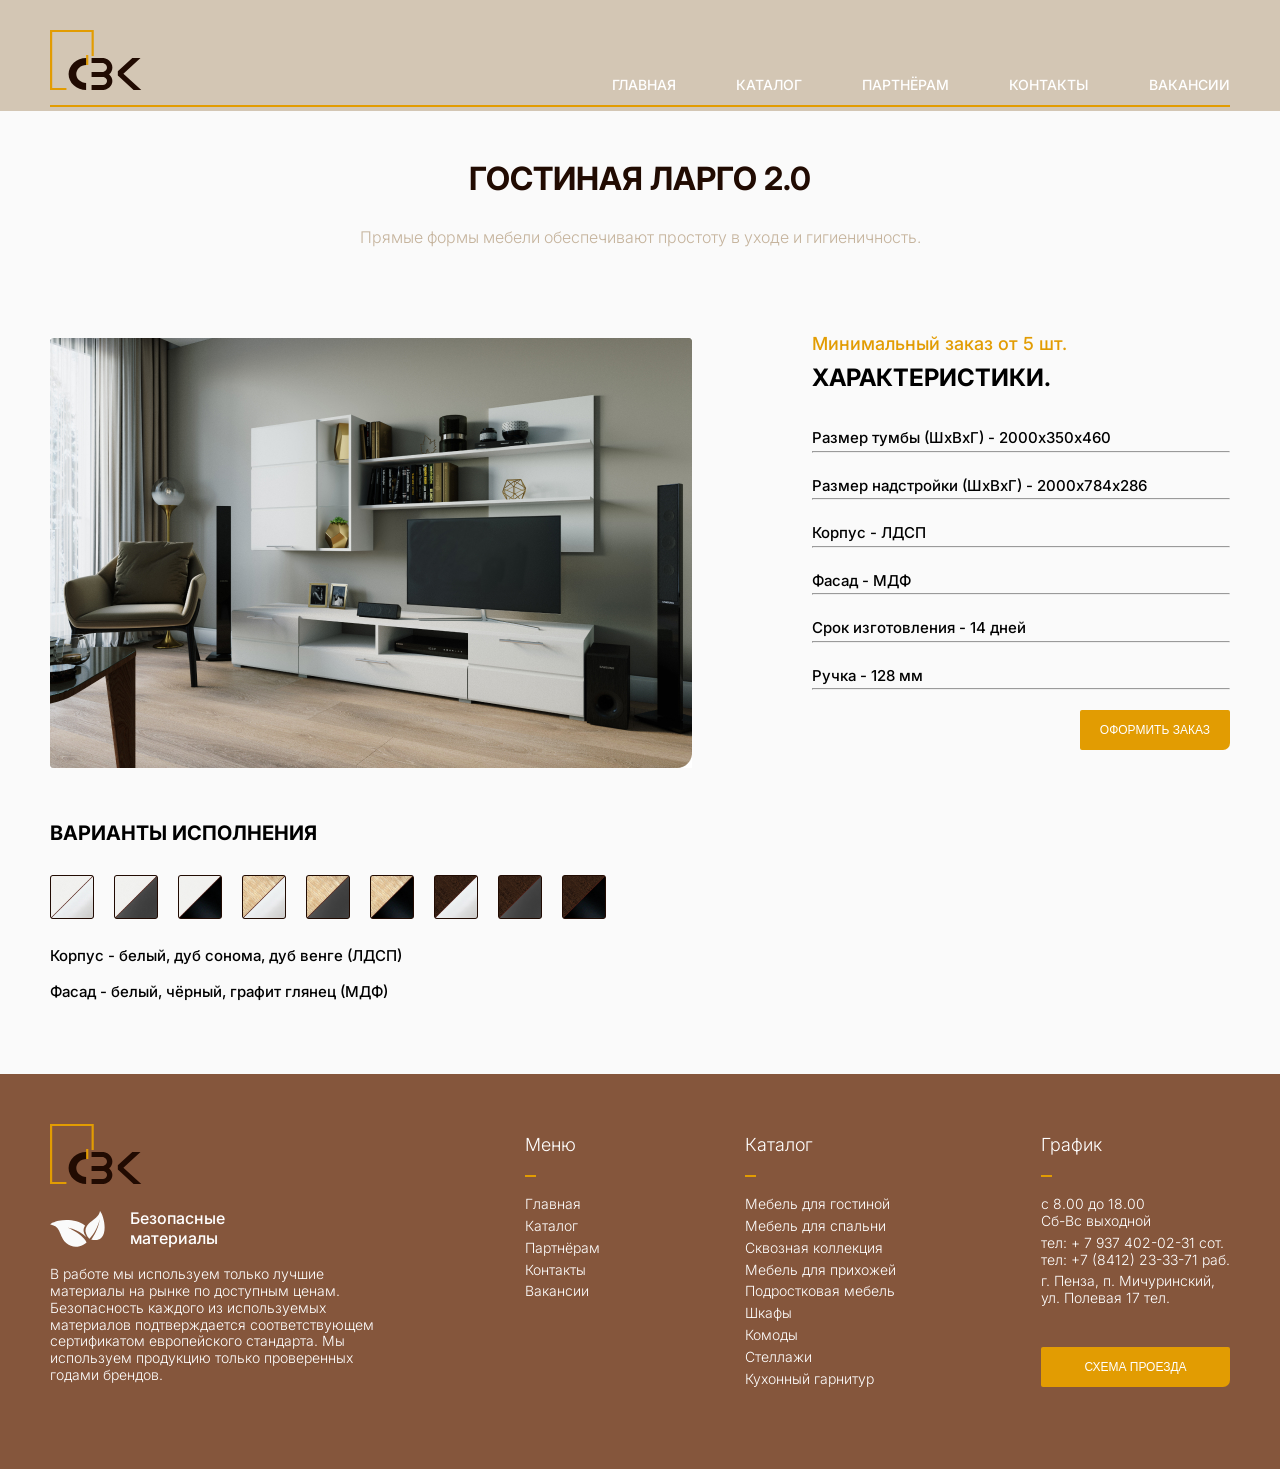
==== 1.1_living_room_Largo 2.0.html @ 3a81ceb0 "добавил favicon" ====
﻿<!DOCTYPE html>
<html lang="ru">

<head>
  <meta charset="UTF-8">
  <link rel="icon" href="imagis/1.ico" type="image/x-icon">
<meta name="description" content="Гостиная Ларго 2.0 от производителя СВК. Прямые формы, простая в уходе мебель.
 Характеристики, размеры, варианты цветов. Минимальный заказ от 5 штук.">
  <meta name="viewport" content="width=device-width, initial-scale=1.0">
  <meta http-equiv="X-UA-Compatible" content="IE=edge"> 
  <title>Гостиная Ларго 2.0</title>
  <link rel="shortcut icon" href="imagis/1.ico">
  <link rel="preconnect" href="https://fonts.googleapis.com">
  <link rel="preconnect" href="https://fonts.gstatic.com" crossorigin>
  <link href="https://fonts.googleapis.com/css2?family=Inter:wght@300;500;700&display=swap" rel="stylesheet">
  <link rel="stylesheet" href="css/style.css">
</head>

<body>

  <div class="wrapper">
    <header class="header"> 
      <div class="container">
        <div class="header__inner">
          <a class="logo" href="index.html">
            <img class="logo__img" src="imagis/logo.svg" alt="Логотип мебельной компании СВК">
          </a>
          <nav class="menu">
            <button class="menu__btn">
              <span></span>
              <span></span>
              <span></span>
            </button>
            <ul class="menu__list">
              <li class="menu__list-item">
                <a class="menu__list-link" href="index.html">Главная</a>
              </li>
              <li class="menu__list-item">
                <a class="menu__list-link" href="catalog.html">Каталог</a>
              </li>
              <li class="menu__list-item">
                <a class="menu__list-link" href="advantages.html">Партнёрам</a>
              </li>
              <li class="menu__list-item">
                <a class="menu__list-link" href="contacts.html">Контакты</a>
              </li>
              <li class="menu__list-item">
                <a class="menu__list-link" href="vacancies.html">Вакансии</a>
              </li>
            </ul>
          </nav>

        </div>
        <a class="line" href="#">
          <img class="line__img" src="imagis/line.svg" alt="Декоративная золотая линия">
        </a>
      </div>
    </header>








    <main class="main">
      <section class="catalog">
        <div class="container">
          <h2 class="section-title">
            ГОСТИНАЯ ЛАРГО 2.0
          </h2>
          <p class="section-title-header">
            Прямые формы мебели обеспечивают простоту в уходе и гигиеничность.
          </p>
        </div>
      </section>




      <section class="blog">
        <div class="container">
          <div class="blog__items">
            <div class="blog__item">
              <img class="blog__item-img" src="imagis/blog-1.jpg" alt="Интерьер гостиной Ларго 2.0, модульная система для гостиной, 
              мебель для гостиной, мебель для зала, мебель для гостиной на заказ, 
              мебель для зала на заказ, модульная система для гостиной на заказ">
             
            </div>

            <div class="blog__item">
              <div class="dlod-text">
                <p class="blog__item-title-yeiiow">Минимальный заказ от 5 шт.</p>
                <h3 class="blog__item-title">Характеристики.</h3>

                <p class="blog__item-title-text">Размер тумбы (ШхВхГ) - 2000х350х460 </p>
                <hr>
                <p class="blog__item-title-text">Размер надстройки (ШхВхГ) - 2000х784х286 </p>
                <hr>
                <p class="blog__item-title-text">Корпус - ЛДСП </p>
                <hr>
                <p class="blog__item-title-text">Фасад - МДФ </p>
                <hr>
                <p class="blog__item-title-text">Срок изготовления - 14 дней </p>
                <hr>
                <p class="blog__item-title-text">Ручка - 128 мм </p>
                <hr>
                <div class="blog-button__item">

                  <button type="button" class="blog-button__text"><a href="contacts.html">оформить заказ</a></button>

                </div>
              </div>
            </div>
          </div>
      </section>





      <section class="color">
     <div class="container">
        <nav class="color-menu">
          <h3 class="blog__item-title-img">Варианты исполнения</h3>
          <ul class="color-menu__list">
            <li class="color-menu__list-item">
              <p class="color-menu__list-link"><img class="color__item-img" src="imagis/color-1.jpg" alt="Вариант цвета: белый/МДФ белый глянец"></p>
            </li>
            <li class="color-menu__list-item">
              <p class="color-menu__list-link"><img class="color__item-img" src="imagis/color-2.jpg" alt="Вариант цвета: белый/серый гафит МДФ"></p>
            </li>
            <li class="color-menu__list-item">
              <p class="color-menu__list-link"><img class="color__item-img" src="imagis/color-3.jpg" alt="Вариант цвета: белый/чёрный глянец МДФ"></p>
            </li>
            <li class="color-menu__list-item">
              <p class="color-menu__list-link"><img class="color__item-img" src="imagis/color-4.jpg" alt="Вариант цвета: дуб сонома/МДФ белый глянец"></p>
            </li>
            <li class="color-menu__list-item">
              <p class="color-menu__list-link"><img class="color__item-img" src="imagis/color-5.jpg" alt="Вариант цвета: дуб сонома/серый гафит МДФ"></p>
            </li>
            <li class="color-menu__list-item">
              <p class="color-menu__list-link"><img class="color__item-img" src="imagis/color-6.jpg" alt="Вариант цвета: дуб сонома/чёрный глянец МДФ"></p>
            </li>
            <li class="color-menu__list-item">
              <p class="color-menu__list-link"><img class="color__item-img" src="imagis/color-7.jpg" alt="Вариант цвета: венге/МДФ белый глянец"></p>
            </li>
            <li class="color-menu__list-item">
              <p class="color-menu__list-link"><img class="color__item-img" src="imagis/color-8.jpg" alt="Вариант цвета: венге/серый гафит МДФ"></p>
            </li>
            <li class="color-menu__list-item">
              <p class="color-menu__list-link"><img class="color__item-img" src="imagis/color-9.jpg" alt="Вариант цвета: венге/чёрный глянец МДФ"></p>
            </li>
          </ul>
        </nav>
      </div>
  </section>
  <section class="facade">
    <div class="container">
      <div class="fasde-item">
        <p class="facade-text">Корпус - белый,  дуб сонома, дуб венге (ЛДСП)</p>
        <p class="facade-text">Фасад - белый,  чёрный, графит глянец (МДФ)</p>
      </div>
    </div>
   </cection>
  </main>







  <footer class="footer">
    <div class="container">
      <nav class="footer__menu">


        <ul class="footer__menu-list">
          <li class="footer__menu-item">
            <p class="footer__menu-title">
              <img src="imagis/logo.svg" alt="Логотип мебельной компании СВК подвал" class="footer__menu-title">
            </p>
          </li>

          <li class="footer__menu-item">
            <p class="footer__menu-title-Sheet">Безопасные <br> материалы</p>
          </li>
          <li class="footer__menu-item">

            <p class="footer__menu-link-Sheet">В работе мы используем только лучшие материалы
              на рынке по доступным ценам. Безопасность каждого из используемых
              материалов подтверждается соответствующем сертификатом европейского
              стандарта. Мы используем продукцию только проверенных
              годами брендов.
            </p>
          </li>
        </ul>


        <ul class="footer__menu-list">
          <li class="footer__menu-item">
            <p class="footer__menu-title"></p>
          </li>
          <li class="footer__menu-item">
            <p class="footer__menu-title">Меню</p>
          </li>
          <li class="footer__menu-item">
            <p class="footer__menu-title">
              <img src="imagis/line yellow1.svg" alt="Декоративная сине-жёлтая линия" class="footer__menu-title">
            </p>
          </li>
          <li class="footer__menu-item">
            <a href="index.html" class="footer__menu-link">Главная</a>
          </li>
          <li class="footer__menu-item">
            <a href="catalog.html" class="footer__menu-link">Каталог</a>
          </li>
          <li class="footer__menu-item">
            <a href="advantages.html" class="footer__menu-link">Партнёрам</a>
          </li>
          <li class="footer__menu-item">
            <a href="contacts.html" class="footer__menu-link">Контакты</a>
          </li>
          <li class="footer__menu-item">
            <a href="vacancies.html" class="footer__menu-link">Вакансии</a>
          </li>
        </ul>


        <ul class="footer__menu-list">
          <li class="footer__menu-item">
            <p class="footer__menu-title"></p>
          </li>
          <li class="footer__menu-item">
            <p class="footer__menu-title">Каталог

            </p>
          </li>
          <li class="footer__menu-item">
            <p class="footer__menu-title">
              <img src="imagis/line yellow1.svg" alt="Декоративная сине-жёлтая линия" class="footer__menu-title">
            </p>
          </li>
          <li class="footer__menu-item">
            <a href="catalog.html" class="footer__menu-link">Мебель для гостиной</a>
          </li>
          <li class="footer__menu-item">
            <a href="catalog.html" class="footer__menu-link">Мебель для спальни</a>
          </li>
          <li class="footer__menu-item">
            <a href="catalog.html" class="footer__menu-link">Сквозная коллекция</a>
          </li>
          <li class="footer__menu-item">
            <a href="catalog.html" class="footer__menu-link">Мебель для прихожей</a>
          </li>
          <li class="footer__menu-item">
            <a href="catalog.html" class="footer__menu-link">Подростковая мебель</a>
          </li>
          <li class="footer__menu-item">
            <a href="catalog.html" class="footer__menu-link">Шкафы</a>
          </li>
          <li class="footer__menu-item">
            <a href="catalog.html" class="footer__menu-link">Комоды</a>
          </li>
          <li class="footer__menu-item">
            <a href="catalog.html" class="footer__menu-link">Стеллажи</a>
          </li>
          <li class="footer__menu-item">
            <a href="catalog.html" class="footer__menu-link">Кухонный гарнитур</a>
          </li>
        </ul>


        <ul class="footer__menu-list">
          <li class="footer__menu-item">
            <p class="footer__menu-title"></p>
          </li>
          <li class="footer__menu-item">
            <p class="footer__menu-title">График</p>
          </li>
          <li class="footer__menu-item">
            <p class="footer__menu-title">
              <img src="imagis/line yellow1.svg" alt="Декоративная сине-жёлтая линия" class="footer__menu-title">
            </p>
          </li>
          <li class="footer__menu-item">
            <p class="footer__menu-link-Sheet">с 8.00 до 18.00 <br>
              Сб-Вс выходной</p>
          </li>
          <li class="footer__menu-item">
            <p class="footer__menu-link-Sheet"> тел: + 7 937 402-02-31 сот.<br>тел: +7 (8412) 23-33-71 раб.</p>
          </li>
          <li class="footer__menu-item">
            <p class="footer__menu-link-Sheet"> г. Пенза, п. Мичуринский, <br> ул. Полевая 17 тел.</p>
          </li>
          <li class="footer__menu-item">
            <button type="button" class="footer1__button"><a href="contacts.html">схема проезда</a></button>
          </li>
        </ul>
      </nav>

    </div>
  </footer>
</div>

  <script src="https://cdn.jsdelivr.net/npm/swiper@10/swiper-bundle.min.js"></script>
  <script src="js/main.js"></script>

</body>

</html>
---- css/style.css ----
html {
  box-sizing: border-box;
}

*,
*::after,
*::before {
  box-sizing: inherit;
  margin: 0;
  padding: 0;
}

html,
body {
  height: 100%;
}

ul {
  list-style-type: none;
}

a {
  text-decoration: none;
  color: inherit;
}

.section-title {
  margin-top: 160px;
  padding-bottom: 30px;
  font-size: 32px;
  font-weight: 700;
  text-align: center;
  color: #210B02;
}

.section__title-index {
  margin-top: 70px;
  padding-bottom: 30px;
  font-size: 32px;
  font-weight: 700;
  text-align: center;
  color: #210B02;

}

.section__title-header-index {
  font-size: 16px;
  font-weight: 500;;
  text-align: center;
  color: #C5B39C;
}

.section-title-header {

  font-size: 16px;

  text-align: center;
  color: #C5B39C;
  margin-bottom: 40px;
}

.wrapper {
  display: flex;
  flex-direction: column;
  background-color: #fafafa;
}

.container {
  max-width: 1200px;
  margin: 0 auto;
  padding: 0 10px;
  
}

body {
  font-family: 'Inter', sans-serif;
  font-size: 14px;
  font-weight: 300;
  line-height: 1.2;
 


}

/*----------------------index------------------------*/

.header {
  background: var(--unnamed, #d3c6b4);
  z-index: 10;
  left: 0;
  right: 0;
  position: fixed;
   
}

.header-main {
  background-color: transparent;
  z-index: 20;
  left: 0;
  right: 0;
  position: absolute;
 
}

.header__inner {
  padding-top: 30px;
  display: flex;
  justify-content: space-between;
  align-items: flex-end;
}

/*-----------------------index-----------------------*/

.menu__list {
  display: flex;
  gap: 60px;
}

.menu__list-link {
  color: #ffffff;
  text-transform: uppercase;
  font-weight: 500;
  transition: all 300ms ease-in-out;

}

.menu__list-link:hover,
.menu__list-link:focus,
.menu__list-link:active {
  color: #E29C02;
}

/*-------------------main-------------------------*/

.main {
  flex-grow: 1;
}

/*-------------------advantages----------------------------*/

.why-lease {

  padding-bottom: 70px;
}

.why-lease__list {
  display: flex;
  gap: 130px;
  text-align: center;
  margin-top: 70px;
  flex-wrap: wrap;
  justify-content: center;
}

.why-lease__item {
  max-width: 300px;
}

.why-lease__item-img {
  margin-bottom: 10px;
}

.why-lease__item-title {
  margin-bottom: 25px;
  font-size: 24px;
  font-weight: 700;
  font-style: normal;
  line-height: normal;
}

.why-lease__item-text {
  font-size: 16px;
  font-weight: 500;
  color: #210B02;
  font-style: unset;
}

/*-advantages-*/

.now-does {
  color: #ffffff;
  display: flex;
  border: 3px;

}

.now-does__menu {
  display: flex;
  margin-bottom: 70px;
  justify-content: space-between;
  background-color: #E29C02;
  animation-name: colorchange;
  animation-duration: 6s;
  animation-timing-function: linear;
  animation-iteration-count: infinite;
  animation-delay: 6s;

}

@keyframes colorchange {
  0% {
    background-color: #E29C02;
  }

  100% {
    background-color: #210B02;
  }
}

.now-does__menu-list {
  max-width: 380px;
  margin: 40px;



}

.now-does__menu-title {
  font-size: 25px;
  font-style: normal;
  font-weight: 700;
  line-height: normal;

}

.now-does__menu-item+.now-does__menu-item {
  padding-top: 10px;
}

.now-does__menu-item-Sheet {
  margin-bottom: 10px;
}

.now-does__menu-link {
  font-size: 16px;
  font-weight: 300;
}

.now-does__menu-title-Sheet {
  margin-top: 5px;
  width: 100%;
}

/*-------------------catalog----------------------*/

.choose-cars {
  padding: 0 0 70px;
}

.tabs__btn {
  display: flex;
  justify-content: space-between;
  padding: 0 20px 50px;
  gap: 20px;
}

.tabs__btn-item {
  font-size: 15px;
  font-style: normal;
  font-weight: 700;
  line-height: 135%;
  color: #C5B39C;
  cursor: pointer;
  border: none;
  background-color: transparent;
  padding: 0;
}

.tabs__btn-item--active {
  color: #210B02;
}

.tabs__content-item {
  display: none;
  grid-template-columns: repeat(3, 1fr);
  gap: 70px 30px;
}

.tabs__content-item.tabs__content-item--active {
  display: grid;
}

.card {
  text-align: center;
  border: 1px solid #E29C02;
  border-radius: 3px 3px 15px 3px;
  box-shadow: 0px 1px 30px rgba(5, 5, 5, 0.07);
  background-color: rgba(173, 150, 84, 0.05);
  transition: all 300ms ease-in-out;
}
.card:hover,
.card:focus,
.card:active {
  background: #ffffff;
}

.card__img {
  display: block;
  padding: 7px;
  width: 100%;
  margin-bottom: 20px;
  transition: transform 1s ease;
}

.card__img:hover {
  transform: scale(1.021);
}

.card__content {
 
  margin: 5px 5px 5px 5px;
}

.card__title {
  font-weight: 700;
  margin-bottom: 5px;
  font-size: 22px;
  font-style: normal;
  line-height: normal;
  text-transform: uppercase;
}

.card__text {
  margin-bottom: 5px;
  font-weight: 300;
  font-size: 11px;
  font-style: normal;
  font-weight: 600;
  text-transform: uppercase;
  color: #C5B39C
}

.card__link {
  margin-bottom: 10px;
  font-size: 15px;
  font-style: normal;
  font-weight: 500;
  text-decoration-line: underline;
  color: #C5B39C;
  transition: all 300ms ease-in-out;
}

.card__link:hover,
.card__link:focus,
.card__link:active {
  color: #210B02;
}

.card__img-ikon {
  padding-left: 10px;
}

/*---------------------contacts------------------------*/

.form-contacts {
  padding: 0 0 150px;
}

.form {
  max-width: 580px;
  padding-top: 50px;
  margin: 0 auto;
  display: flex;
  justify-content: space-between;
  flex-wrap: wrap;
}

.form__input {
  width: 270px;
  padding: 18px 20px;
  display: inline-block;
  margin-bottom: 50px;
  font-family: 'Inter', sans-serif;
  font-size: 14px;
  font-weight: 300;
  line-height: 1.2;
  color: #C5B39C;
  border: 2px solid #85563c;
}

.form__input::placeholder,
.form__textarea::placeholder {
  font-family: 'Inter', sans-serif;
  font-size: 14px;
  font-weight: 300;
  line-height: 1.2;
  color: #210B02;
  opacity: 0.5;
}

.form__textarea {
  width: 100%;
  resize: none;
  padding: 28px 20px;
  height: 290px;
  font-family: 'Inter', sans-serif;
  font-size: 14px;
  font-weight: 300;
  line-height: 1.2;
  color: #C5B39C;
  border: 2px solid #85563c;
  margin-bottom: 50px;
}

.form__btn {
  text-transform: uppercase;
  color: #ffffff;
  background-color: #E29C02;
  font-family: 'Inter', sans-serif;
  font-size: 14px;
  font-weight: 300;
  line-height: 1.2;
  padding: 13px 61px;
  border-radius: 2px 2px 7px 2px;
  border: 0;
  margin: 0 auto;
  transition: all 300ms ease-in-out;
}

.form__btn:hover,
.form__btn:focus,
.form__btn:active {
  background: #210B02;
}

/*---*/

.map-contacts__menu {
  display: flex;
  flex-direction: column;
  text-align: center;
}

.map-contacts {
  background: var(--unnamed, #210B02);
  padding: 70px 0px 70px;
  color: #ffffff;
}

.map-contacts__inner {
  padding-bottom: 20px;
  font-size: 32px;
  font-style: normal;
  font-weight: 700;
  line-height: normal;
}

.map-contacts__line {
  padding-bottom: 20px;
  font-size: 15px;
  font-style: normal;
  font-weight: 400;
  line-height: normal;
}

.map-contacts__telephone {
  padding-bottom: 60px;
  font-size: 20px;
  font-style: normal;
  font-weight: 400;
  line-height: normal;
}

.map-map {
  width: 928px;
  height: 523px;
  display: block;
  margin: auto;
  border-radius: 3px 3px 15px 3px;
}


/* ��������� �������� �������� */
.how__div {
  background: #ffffff;
  border-radius: 10px;
  padding: 20px 25px 20px 50px;
  margin-bottom: 15px;
  transition: all 0.3s ease;
  border-left: 4px solid #E29C02;
  position: relative;
}

.how__div::before {
  content: counter(vacancyCounter) ".";
  position: absolute;
  left: -36px;
  top: 18px;
  color: #E29C02;
  font-weight: 700;
  font-size: 16px;
  opacity: 0;
  transform: translateX(-4px);
  transition: opacity 0.25s ease, transform 0.25s ease;
  background: transparent;
  padding: 0;
}

.how__div:hover {
  transform: translateX(5px);
  box-shadow: 0 5px 20px rgba(0,0,0,0.1);
}

.how__item-title {
  display: flex;
  align-items: center;
  gap: 12px;
  font-size: 18px;
  font-weight: 700;
  color: #210B02;
  margin-bottom: 10px;
}

.how__does-item:hover .how__div::before {
  opacity: 1;
  transform: translateX(0);
}

.how__item-title img {
  width: 42px;
  height: 42px;
  margin-right: 12px;
  flex-shrink: 0;
}

.how__item-text {
  font-size: 14px;
  color: #555;
  line-height: 1.5;
  padding-left: 0;
}

/* ������ "���������" */
.how-does__button-item {
  text-align: center;
  margin-top: 15px;
}

.how-does__button-title {
  background-color: #E29C02;
  padding: 14px 40px;
  font-size: 16px;
  font-weight: 600;
  border: none;
  border-radius: 30px;
  cursor: pointer;
  transition: all 0.3s ease;
  margin: 30px auto 45px;
  display: inline-flex;
  justify-content: center;
}

.how-does__button-title:hover {
  background-color: #210B02;
  transform: scale(1.03);
}

.how-does__button-title a {
  color: #ffffff;
  text-decoration: none;
}

.how__does-list {
  counter-reset: vacancyCounter;
  list-style: none;
  padding-left: 0;
}

.how__does-item {
  counter-increment: vacancyCounter;
  position: relative;
}

[class*="ground-pane"] {
  filter: grayscale(1);
}

/*--------------------index-----------------------*/

.top {
  color: #ffffff;
  text-align: center;
  padding-top: 250px;
  padding-bottom: 50px;
  position: absolute;
  z-index: 5;
  left: 0;
  right: 0;
}

.title {
  padding-bottom: 10px;
  font-size: 86px;
  font-weight: 700;

}

.title-text {
  padding-top: 105px;
  padding-bottom: 50px;
  font-size: 18px;
  font-weight: 700;
}

.swiper::after {
  content: '';
  background: rgba(21, 21, 21, .3);
  position: absolute;
  z-index: 5;
  left: 0;
  right: 0;
  bottom: 0;
  top: 0;
}

.swiper-slide {
  background-repeat: no-repeat;
  background-size: cover;
  background-position: center;
  height: 100ch;
}

.swiper-pagination-bullet {
  width: 120px;
  height: 2px;
  background-color: #E29C02;
  border-radius: 0;
  opacity: 1;
}

.swiper-pagination-horizontal.swiper-pagination-bullets .swiper-pagination-bullet {
  margin: 0 20px;
}

.swiper-pagination-horizontal.swiper-pagination-bullets {
  bottom: 70px;
}

.swiper-pagination-bullet-active {
  height: 4px;
  background-color: #210B02;
}

/*-------------------index-----------------------*/

.choose {
  background: var(--unnamed, #210B02);
  padding: 70px 0px 70px;
  color: #ffffff;
  border: 2px #E29C02;
  border-bottom-style: solid;
}

.choose-inner {
  font-size: 25px;
  font-style: normal;
  font-weight: 700;
  line-height: normal;
  text-transform: uppercase;
}

/*---*/

.us {
  background-color: #210B02;
  padding: 70px 0px 70px;
  color: #ffffff;
}

.us__menu {
  display: flex;
  justify-content: space-evenly;
  flex-wrap: wrap;

}

.us__menu-list {
  max-width: 290px;
  list-style-type: disc;
}

.us__menu__item-button {
  list-style-type: none;
}

.us__menu-title {
  font-size: 14px;
  font-style: unset;
  font-weight: 300;
  line-height: normal;
  padding-bottom: 20px;
  text-align: right;
}

.us__menu__item+.us__menu__item {
  padding-top: 30px;
}

.us__menu__item-button {
  padding-top: 30px;
}

.us__menu-link {
  font-size: 20px;
  font-style: normal;
  font-weight: 400;
  line-height: normal;
}

.us__menu__button {
  text-align: right;
  list-style-type: none;
}

.us__button {
  background-color: #E29C02;
  padding: 13px 35px 13px 35px;
  text-transform: uppercase;
  font-size: 13px;
  font-weight: 500;
  color: #ffffff;
  border-radius: 2px 2px 7px 2px;
  border: 0;
  transition: all 300ms ease-in-out;


}

.us__button:hover,
.us__button:focus,
.us__button:active {
  background: #85563c;
}

/*-------------------index----------------------*/

.important {
  padding-bottom: 100px;

}

.important__list {
  display: grid;
  grid-template-columns: repeat(3, 1fr);
  margin-top: 60px;
  text-align: center;
}

.important__item-text {
  font-size: 18px;
  font-style: normal;
  font-weight: 700;
  transition: all 300ms ease-in-out;
}

.important__item-text:hover,
.important__item-text:focus,
.important__item-text:active {
  color: #E29C02;
}

.important__item-img {
  margin-bottom: 20px;
  transition: transform 1s ease;
}

.important__item-img:hover {
  transform: scale(1.021);
}

/*--------------Living----------------*/

.blog__items {
  display: grid;
  grid-template-columns: repeat(2, 1fr);
  gap: 120px;
  align-content: space-around;
  justify-content: space-evenly;
}

.blog__item-img {
  margin-top: 50px;
  margin-bottom: 30px;

  transition: transform 1s ease;
}

.blog__item-img:hover{
transform: scale(1.011);
}

.blog__item-title-img {
  padding-bottom: 30px;
  font-size: 20px;
  font-style: normal;
  font-weight: 700;
  line-height: normal;
  text-transform: uppercase;
}

.blog__item-title-yeiiow {
  padding-top: 50px;
  padding-bottom: 20px;
  color: #E29C02;
  font-size: 18px;
  font-style: normal;
  font-weight: 500;
  line-height: 70%;
  /* 12.6px */
}

.blog__item-title {
  padding-bottom: 20px;
  font-size: 24px;
  font-style: normal;
  font-weight: 700;
  line-height: 15px;
  text-transform: uppercase;
  /* 75% */
}

.blog__item-title-text {
  padding-top: 20px;
  font-size: 15px;
  font-style: normal;
  font-weight: 500;
  line-height: 170%;
  /* 25.5px */
}

.blog-button__item {
  display: flex;
  flex-direction: row-reverse;
  margin-top: 20px;
}

.blog-button__text {
  background-color: #E29C02;
  padding: 13px 20px 13px 20px;
  text-transform: uppercase;
  font-size: 12px;
  font-weight: 500;
  color: #ffffff;
  border-radius: 2px 2px 7px 2px;
  border: 0;
  transition: all 300ms ease-in-out;
}

.blog-button__text:hover,
.blog-button__text:focus,
.blog-button__text:active {
  background: #210B02;
}

/*-----------------------------*/

.color-menu__list {
  display: flex;
  gap: 20px;
  padding-bottom: 20px;
}

.color-menu__list-link {
  text-transform: uppercase;
}

/*---*/

.fasde-item {
  padding-bottom: 60px;
}

.facade-text {
  padding-bottom: 10px;
  font-size: 15px;
  font-style: normal;
  font-weight: 500;
  line-height: 170%;
}

/*--------------SET----------------*/
.blog-set__item{
  text-align: center;
}


.blog-set__item-img {
  margin-top: 50px;
}

.blog-set__item-title-img {
  padding-bottom: 30px;
  font-size: 20px;
  font-style: normal;
  font-weight: 700;
  line-height: normal;
  text-transform: uppercase;
}

.blog-set__item-title-yeiiow {
  padding-top: 50px;
  padding-bottom: 20px;
  color: #E29C02;
  font-size: 18px;
  font-style: normal;
  font-weight: 500;
  line-height: 70%;
  /* 12.6px */
}


.blog-button-set__text {
  background-color: #E29C02;
  padding: 13px 20px 13px 20px;
  text-transform: uppercase;
  font-size: 12px;
  font-weight: 500;
  color: #ffffff;
  border-radius: 2px 2px 7px 2px;
  border: 0;
  transition: all 300ms ease-in-out;
}

.blog-button-set__text:hover,
.blog-button-set__text:focus,
.blog-button-set__text:active {
  background: #210B02;
}

/*---------set------*/
.blog__item-title-img{
  margin-top: 20px;
}
.set-item{
  display: grid;
  grid-template-columns: repeat(4, 1fr);
  gap: 30px 30px;
  margin-bottom: 50px;
  padding: 30px 0;
 

}
.set-card {
  text-align: center;
  border: 1px solid #C5B39C;
  box-shadow: 0px 1px 30px rgba(5, 5, 5, 0.07);
  background-color:  rgba(173, 150, 84, 0.05);
  transition: all 300ms ease-in-out;
  border-radius: 2px 2px 7px 2px;
 
}

.set-card:hover,
.set-card:focus,
.set-card:active {
  background: #ffffff;
}

.set-card__img {
  display: block;
  padding: 7px;
  width: 100%;
  margin-bottom: 20px;
  transition: transform 1s ease;
}

.set-card__img:hover {
  transform: scale(1.021);
}

.set-card__content {
  padding: 0 5px;
  margin: 5px 5px 5px 5px;
}

.set-card__title {
  margin-bottom: 20px;
  font-size: 18px;
  font-style: normal;
  font-weight: 500;
  line-height: normal;
  text-transform: uppercase;

}

.set-card__text {
  margin-bottom: 5px;
  font-weight: 500;
  font-size: 14px;
  font-style: normal;
  text-transform: uppercase;
  color: #85563c;
}



.set-card__img-ikon {
  padding-left: 10px;
}
/*--------------------------------*/

.footer {
  background-color: #85563c;
  padding: 50px 0px 32px;
  color: #ffffff;

}

.footer__menu {
  display: flex;
  justify-content: space-between;
  margin-bottom: 50px;
}

.footer__menu-list {
  max-width: 330px;
}

.footer__menu-title {
  font-size: 18px;
  font-style: normal;
  line-height: normal;
  padding-bottom: 5px;
}

.footer__menu-item+.footer__menu-item {
  padding-top: 5px;
}

.footer__menu-link {
  font-size: 14px;
  padding-top: 0px;
  transition: all 300ms ease-in-out;
}

.footer__menu-link:hover,
.footer__menu-link:focus,
.footer__menu-link:active {
  opacity: .85;
  color: var(--unnamed, #210B02);
}

.footer__menu-link-Sheet {
  font-size: 14px;
  padding-top: 0px;
}

.footer1__button {
  background-color: #E29C02;
  padding: 13px;
  width: 100%;
  display: inline-block;
  text-transform: uppercase;
  font-weight: 500;
  line-height: 1.2;
  color: #ffffff;
  border-radius: 2px 2px 7px 2px;
  border: 0;
  font-size: 12px;
  margin-top: 35px;
  transition: all 400ms ease-in-out;
}

.footer1__button:hover,
.footer1__button:focus,
.footer1__button:active {
  background: #210B02;
}

.footer__menu-title-Sheet {
  display: inline-block;
  padding-left: 80px;
  font-size: 16px;
  font-style: normal;
  font-weight: 500;
  line-height: normal;
  text-decoration: none;
  background: url(../imagis/Vector.svg) no-repeat left;
  background-size: 55px;
  margin-bottom: 13px;
  margin-top: 5px;
}

/*-----------------------*/

.menu__btn {
  width: 30px;
  height: 20px;
  display: flex;
  flex-direction: column;
  justify-content: space-between;
  padding: 0;
  border: none;
  background-color: transparent;
  cursor: pointer;
  display: none;
}

.menu__btn span {
  height: 2px;
  background-color: #ffffff;
  width: 100%;
}







 




/*.-----------1200-------------*/

@media (max-width: 1200px) {
  .important__list {
    gap: 30px 20px;
  }

  .line__img {
    width: 100%;
  }

  .choose {
    display: flex;
  }

  .us__menu {
    display: flex;
  }
}

/*--------------1190-------------*/

@media (max-width: 1190px) {

  .important__item-img {

    width: 300px;
  }

  .tabs__btn {
    padding: 0 0px 40px;
    gap: 5px;
  }

  .why-lease__list {
    gap: 50px;
  }

  .now-does__menu-list {
    max-width: 340px;
    margin: 30px;
  }

  .blog__items {
    gap: 100px;
  }
}

/*---------1150-----------*/

@media (max-width: 1150px) {
  .blog__items {
    gap: 60px;
  }
  

.set-card__title {
   
    font-size: 17px;}
   
    .important__item-text {
      font-size: 16px;
  }}
  


/*--------------1090-------------*/

@media (max-width: 1090px) {

.important__item-text {
    font-size: 15px;
}
  .blog__item-img {
    width: 628px;
    height: 421px;
  }

  .blog__items {
    gap: 50px;
  }
  .set-item {
  grid-template-columns: repeat(3, 1fr);
  }
}

/*--------------1050-------------*/

@media (max-width: 1050px) {
  .why-lease__list {
    gap: 40px;
  }

  .blog__item-img {
    width: 582px;
    height: 390px;
  }

  .why-lease__item {
    max-width: 270px;
  }

  .why-lease__item-title {
    margin-bottom: 20px;
    font-size: 22px;
  }

  .why-lease__item-text {
    font-size: 14px;
  }

  .now-does__menu-title {
    font-size: 20px;
  }

  .now-does__menu-link {
    font-size: 14px;
  }

  .now-does__menu-list {
    max-width: 320px;
    margin: 20px;
  }
  .why-lease__item {
    max-width: 220px;
}

}

/*--------------980-------------*/

@media (max-width: 980px) {

  .blog__item-img {
    width: 522px;
    height: 350px;
  }

  .important__item-img,
  .important__item-svg {
   width: 270px;
  }

  .tabs__btn-item {
    font-size: 13px;
    font-style: normal;
    font-weight: 500;
  }

  .map-map {
    width: 100%;
  }

  .why-lease__item {
    max-width: 230px;
  }

  .why-lease__item-title {
    margin-bottom: 20px;
    font-size: 20px;
  }

  .why-lease__item-text {
    font-size: 13px;
  }

  .blog__item-title-text {
    font-size: 13px;
  }
}

/*--------------880-------------*/

@media (max-width: 880px) {
  .set-card__title {
    font-size: 16px;
}
.set-card__text {
 
  font-size: 13px;}
 
  .footer__menu-link-Sheet {
    font-size: 9px;
  }

  .footer__menu-link {
    font-size: 9px;
  }

  .footer__menu-title-Sheet {
   font-size: 14px;
  }

  .important__item-img,
  .important__item-svg {

    width: 250px;
  }


  .title {
   font-size: 76px;
  }

  .now-does__menu-list {
    max-width: 272px;
  }

  .now-does__menu-title {
    font-size: 18px;
  }

  .blog-button__item {
    margin-top: 15px;
  }

  .blog__item-title-yeiiow {
    padding-bottom: 20px;
    padding-top: 50px;
  }

  .blog__item-img {
    width: 450px;
    height: 302px;
  }

  .blog__item-title {
    padding-bottom: 0px;
  }
}
/*---------820----------*/

@media (max-width: 820px) {
  .footer__menu-link {
    font-size: 12px;
  }
  .why-lease__list {
    gap: 18px;
}
}

/*------------800-------------*/

@media (max-width: 800px) {
  .set-card__title {
    font-size: 15px;
}
.set-card__text {
 
  font-size: 12px;}
  
  .footer1__button { 
    font-size: 10px;
  }

  .blog__item-img {
    width: 410px;
    height: 261px;
  }

  .menu__btn {
    display: flex;
  }

  .menu__btn,
  .logo {
    position: relative;
    z-index: 10;
  }

  .menu__list {
    position: absolute;
    z-index: 5;
    background-color: #85563c;
    flex-direction: column;
    top: 0;
    left: 0;
    right: 0;
    bottom: 0;
    padding-top: 200px;
    height: 100vh;
    align-items: center;
    transform: translateY(-100%);
    transition: transform .3s ease;
  }

  .menu__list.menu__list--active {
    transform: translateY(0%);
  }

  .footer__menu {
    display: grid;
    grid-template-columns: repeat(4, 1fr);
    gap: 15px;
    justify-items: end;
  }

  .important__item-img,
  .important__item-svg {

    width: 200px;
  }

  .important__item-text {
    font-size: 14px;
    font-style: normal;
    font-weight: 500;
    line-height: normal
  }

  .title {
    font-size: 70px;
  }

  .swiper-pagination-bullet {
    width: 100px;
  }

  .how__does-list {
    padding: 30px 0 40px;
  }

  .how__does-item {
    padding: 10px 19px 0px 200px;
  }

  .card__title {
    font-size: 16px;
  }

  .wrapper {
    min-height: 0;
  }
}



/*----------780-----------*/

@media (max-width: 780px) {
 
 
  .tabs__btn {
      padding: 0px 0px 40px;
      display: grid;
      gap: 30px;
      grid-template-columns: repeat(3, 1fr);
  }
  .set-item {
   gap: 20px 20px;}

  .set-card__title {
    font-size: 14px;
}
.set-card__text {
 
  font-size: 12px;}
  .blog__item-title-yeiiow {
    font-size: 16px;
  }

  .blog__item-title {
    font-size: 22px;
  }

  .blog__items {
    gap: 30px;
  }

  .blog-button__item {
    margin-top: 20px;
  }

  .blog__item-title {
    padding-bottom: 15px;
  }

  .section-title-header {
    max-width: 100%;
  }

  .blog__item-img {
    width: 390px;
    height: 261px;
    margin-top: 30px;
  }

  .blog__item-title-yeiiow {
    padding-top: 30px;
  }

  .blog__item-title-text {
    padding-top: 5px;
    font-size: 13px;
  }



  .tabs__content-item {
    grid-template-columns: repeat(2, 1fr);
    gap: 40px;
  }

  .section-title {
    margin-top: 135px;
    padding-bottom: 25px;
    font-size: 28px;
  }

  .now-does__menu-list {
    margin: 15px;
  }

  .now-does__menu-title {
    font-size: 16px;
  }

  .now-does__menu-list {
    max-width: 268px;
  }
  .why-lease__list {
    margin-top: 40px;
   
  }
}
/*------------730------------*/




/*-----------710-------------*/

@media (max-width: 710px) {
  .set-item {
    gap: 10px 10px;}

  .blog__item-img {
    width: 355px;
    height: 236px;
  }

  .blog__item-title-text {
    padding-top: 5px;
    font-size: 12px;
  }

  .important__item-img,
  .important__item-svg {
    width: auto;
  }

  .map-map {
    width: 100%;
    height: 400px;
  }

  .important__list {
    grid-template-columns: none;
  }

  .title {
    font-size: 50px;
  }

  .swiper-pagination-bullet {
    width: 80px;
  }

  .how__does-item {
    padding: 60px 1px 0px 0px;
    margin-right: auto;
  }

  .how__does-item::before {
    right: 0;
    margin: auto;
    width: 80px;
    height: 80px;
    font-size: 30px;
  }

  .how__does-item+.how__does-item {
    margin-top: 20px;
  }

  .how__div {
    margin: 25px;
  }

  .now-does__menu {
    flex-direction: column;
  }

  .now-does__menu-list {
    max-width: 354px;
    margin: 25px;
  }

  .now-does__menu-title {
    font-size: 22px;
  }

  .blog__items {
    gap: 20px;
  }
 
}
/*----------680----------*/

@media (max-width: 680px) {
.set-item {
  grid-template-columns: repeat(2, 1fr);
  gap: 30px 30px;
 
}
.why-lease__item {
  max-width: 270px;
}


}

/*---------650-----------*/

@media (max-width: 650px) {
  .blog__items {
    grid-template-columns: none;
  }

  .blog__item-img {
    width: 412px;
    height: 274px;
  }

  .color-menu__list {
    display: grid;
    margin: 0px 130px 0px 130px;
    grid-template-columns: repeat(5, 1fr);
    justify-items: center;
  }

  .form-contacts {
    padding: 50px 0;
  }

  .form__input {
    width: 100%;
    margin-bottom: 30px;
  }

  .map-map {
    width: 100%;
    height: 350px;
  }

  .blog__item-title-img {
    text-align: center;
    padding: 20px;
  }

  .fasde-item {
    text-align: center;
  }

  .blog-button__item {
    justify-content: center;
  }

  .blog__item-title-yeiiow {
    padding-top: 0px;
    text-align: center;
    font-size: 18px;
  }

  .blog__item-title {
    padding-bottom: 20px;
    padding-top: 0px;
    text-align: center;
    font-size: 24px;
  }

  .blog__item-title-text {
    padding-top: 20px;
    font-size: 15px;
    text-align: center;
  }

}

/*----------540----------*/

@media (max-width: 540px) {



  .set-item {
    gap: 20px 20px;}

  .facade-text {
    font-size: 14px;
  }

  .swiper-pagination-horizontal.swiper-pagination-bullets .swiper-pagination-bullet {
    margin: 0 10px;
  }

  .swiper-pagination-bullet {
    width: 45px;
  }

  .choose-inner {
    font-size: 19px;
  }

  .important__item-img,
  .important__item-svg {
   width: 250px;
  }

  .footer__menu-title-Sheet {
    margin-top: 10px;
    margin-bottom: 10px;
  }

  .footer__menu-title {
    padding-bottom: 0px;
  }

  .how__does-item {
    padding: 18px 0px 0px 0px;
    width: 350px;
  }

  .how__does-item::before {
    content: none;
  }

  .how__does-item+.how__does-item {
    margin-top: 20px;
  }

  .us__menu-list {
    padding-top: 20px;
  }

  .tabs__content-item {
    grid-template-columns: repeat(1, 1fr);
  }

  .map-map {
    width: 100%;
    height: 300px;
  }

  .tabs__content-item {
    grid-template-columns: none;
    justify-content: center;

  }

  .section-title {
    font-size: 26px;
  }

  .blog__item-title-img {
    font-size: 18px;
  }

  .blog__item-title {
    font-size: 18px;
  }

  .blog__item-title-yeiiow {
     font-size: 16px;
  }

  .color-menu__list {
    margin: 0px 100px 0px 100px;
    grid-template-columns: repeat(4, 1fr);
  }

}
/*----------480----------*/
@media (max-width: 480px) {
  .set-item {
    gap: 10px 10px;}}

/*----------460-----------*/
    @media (max-width: 460px) { 
    .set-card__title {
      font-size: 12px;
  }
  .set-card__text {
   
    font-size: 10px;}}

/*-----------440---------*/
@media (max-width: 440px) {
   
   .blog__item-img {
    width: 361px;
    height: 240px;
  }

  .color-menu__list {
    grid-template-columns: repeat(4, 1fr);
    margin: 0px 75px 0px 75px;
  }

  .footer__menu {
    display: grid;
    grid-template-columns: repeat(2, 1fr);
    gap: 20px;
    row-gap: 20px;
    column-gap: 20px;
    justify-items: stretch;
    justify-content: space-evenly;
    align-items: stretch;
  }

  .footer__menu-item+.footer__menu-item {
    padding-top: 0px;
  }

  .footer1__button {
    margin-top: 47px;
   }

  .footer__menu-link {
    font-size: 11px;
  }
}
/*----------410---------*/
@media (max-width: 410px){

  .section-title {
    font-size: 22px;
}
.set-item {
  
  grid-template-columns: repeat(1, 1fr);
  gap: 30px;
  
  padding: 30px;
  
}

.set-card__title {
  font-size: 18px;
}
.set-card__text {

font-size: 14px;}}

/*---------390---------*/

@media (max-width: 390px) {
  
  .color-menu__list {
    margin: 0px 50px 0px 50px;
  }

  .how__does-item {
    width: 280px;
  }

  .blog-button__item {
    margin-top: 15px;
  }

  .blog__item-title-text {
    font-size: 12px;
  }

  .blog__item-title-yeiiow {
    padding-bottom: 14px;
  }

  .blog__item-title-text {
    font-size: 12px;
  }

  .blog__item-title-yeiiow {
    padding-bottom: 20px;
  }

  .blog__item-img {
    width: 344px;
    height: 229px;
  }

  .facade-text {
    font-size: 14px;
  }
}

/*------------370---------*/
@media (max-width: 370px) {
  .blog__item-img {
    width: 322px;
    height: 214px;
  }

  .facade-text {
    font-size: 13px;
  }
  .map-contacts__line {
    font-size: 14px;
  }
  .footer1__button {
    margin-top: 20px;
  }
}

/*------------340---------*/

@media (max-width: 370px) {
  .blog__item-img {
    width: 300px;
    height: 199px;
  }

}

/*-------------320----------*/

@media (max-width: 320px) {

  .set-item {
  
    grid-template-columns: repeat(1, 1fr);
    gap: 20px;
    
    padding: 5px;
    
  }
  .color-menu__list {
    margin: 0px 15px 0px 15px;
  }

  .how__does-item {
    width: 280px;
  }

  .blog__item-img {
    width: 262px;
    height: 174px;
  }

  .section-title {
    font-size: 20px;
  }

  .now-does__menu-title {
    font-size: 20px;
  }

  .facade-text {
    font-size: 11px;
  }

  .map-contacts__line {
  font-size: 14px;
   
}
}


/* ========== СОВРЕМЕННЫЕ УЛУЧШЕНИЯ ========== */

/* 1. Улучшенные карточки товаров */
.card {
  transition: transform 0.3s ease, box-shadow 0.3s ease;
}

.card:hover {
  transform: translateY(-8px);
  box-shadow: 0 20px 35px -10px rgba(0, 0, 0, 0.15);
  border-color: #E29C02;
}

/* 4. Эффект наведения на категории */
.important__item {
  position: relative;
  overflow: hidden;
  border-radius: 12px;
}

.important__item-img {
  transition: transform 0.5s ease;
}

.important__item:hover .important__item-img {
  transform: scale(1.08);
}

.important__item::after {
  content: '';
  position: absolute;
  bottom: 0;
  left: 0;
  right: 0;
  height: 0;
  background: linear-gradient(to top, rgba(0,0,0,0.6), transparent);
  transition: height 0.3s ease;
  border-radius: 12px;
  pointer-events: none;
}

.important__item:hover::after {
  height: 100%;
}

.important__item-text {
  position: relative;
  z-index: 2;
}

/* 5. Плавный скролл */
html {
  scroll-behavior: smooth;
}

/* 6. Улучшенный фокус для кнопок */
a:focus, 
button:focus {
  outline: 2px solid #E29C02;
outline-offset: 2px;
}
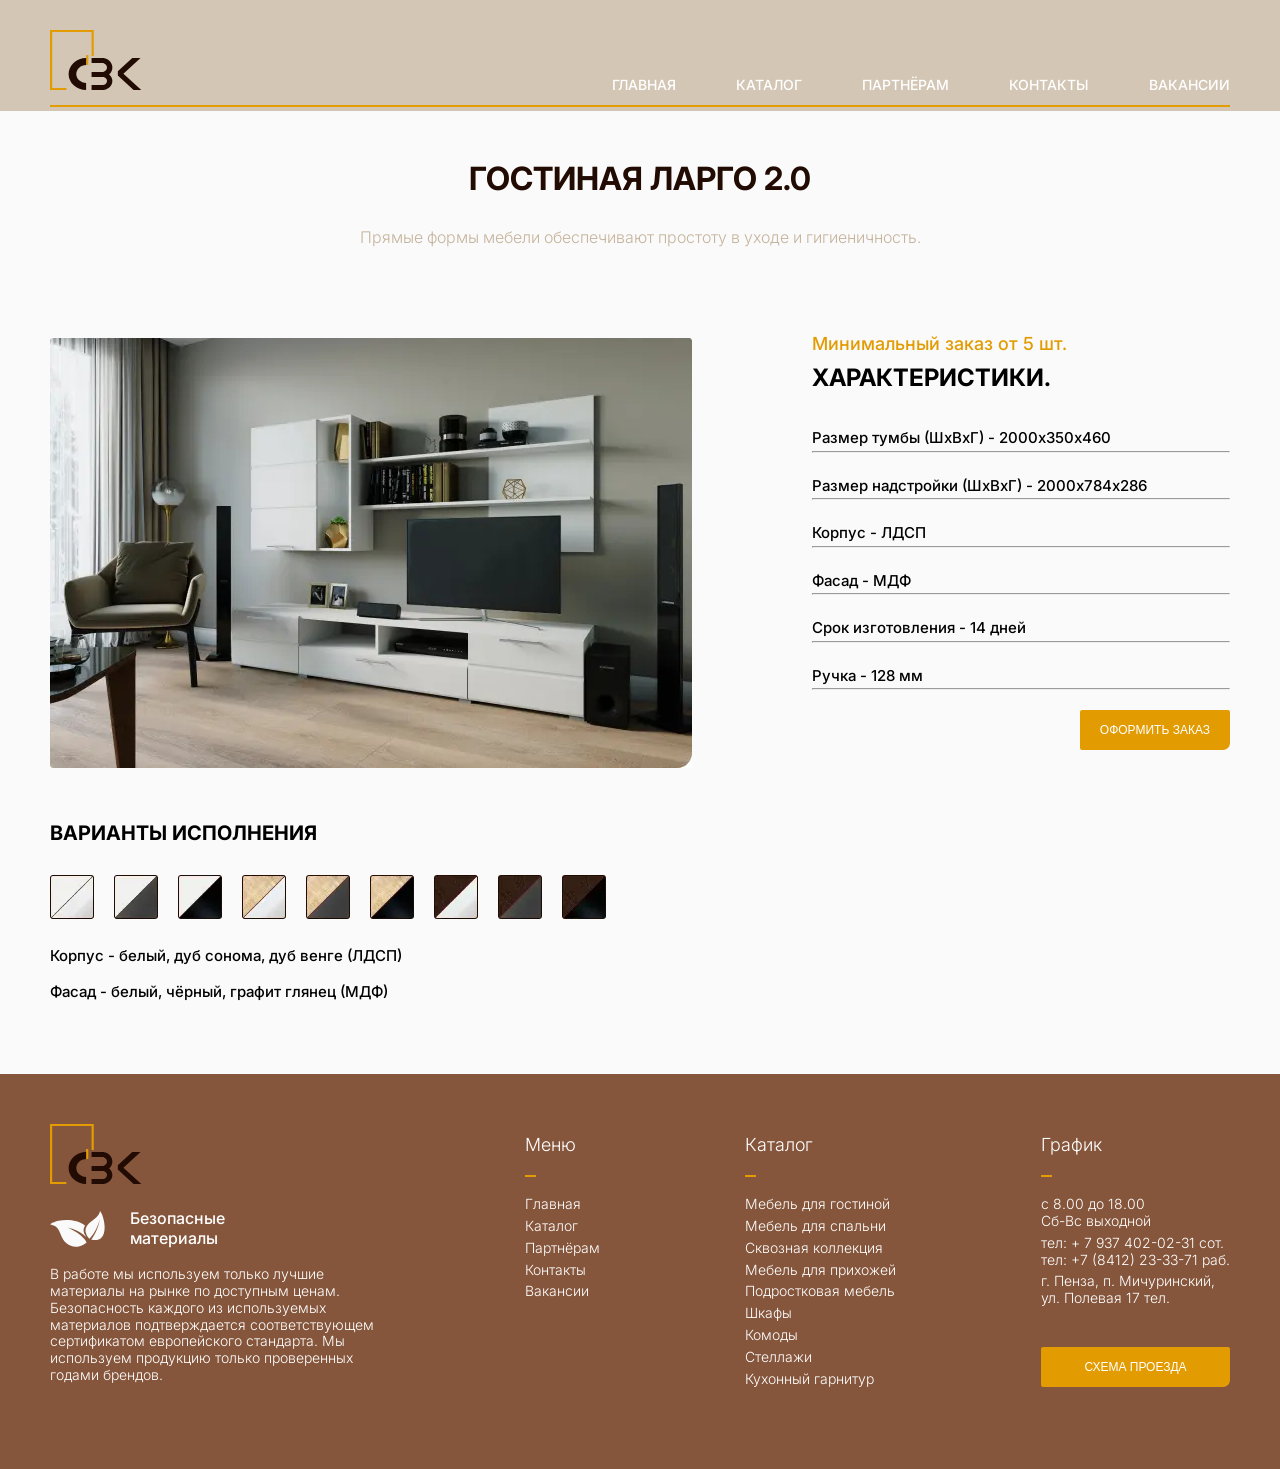
==== commit 4e435690: "Замена jpg на webp" ====
--- a/1.1_living_room_Largo 2.0.html
+++ b/1.1_living_room_Largo 2.0.html
@@ -3,12 +3,12 @@
 
 <head>
   <meta charset="UTF-8">
-  <link rel="icon" href="imagis/1.ico" type="image/x-icon">
-<meta name="description" content="Гостиная Ларго 2.0 от производителя СВК. Прямые формы, простая в уходе мебель.
- Характеристики, размеры, варианты цветов. Минимальный заказ от 5 штук.">
+  
+<meta name="description" content=Прямые формы, корпус ЛДСП, фасад МДФ. 
+Размеры тумбы 2000х350х460, надстройки 2000х784х286. Цвета на выбор. Минимальный заказ от 5 шт.>
   <meta name="viewport" content="width=device-width, initial-scale=1.0">
   <meta http-equiv="X-UA-Compatible" content="IE=edge"> 
-  <title>Гостиная Ларго 2.0</title>
+  <title>Гостиная Ларго 2.0 — модульная система для гостиной | СВК</title>
   <link rel="shortcut icon" href="imagis/1.ico">
   <link rel="preconnect" href="https://fonts.googleapis.com">
   <link rel="preconnect" href="https://fonts.gstatic.com" crossorigin>
@@ -83,7 +83,7 @@
         <div class="container">
           <div class="blog__items">
             <div class="blog__item">
-              <img class="blog__item-img" src="imagis/blog-1.jpg" alt="Интерьер гостиной Ларго 2.0, модульная система для гостиной, 
+              <img class="blog__item-img" src="imagis/blog-1.webp" alt="Интерьер гостиной Ларго 2.0, модульная система для гостиной, 
               мебель для гостиной, мебель для зала, мебель для гостиной на заказ, 
               мебель для зала на заказ, модульная система для гостиной на заказ">
              
@@ -126,31 +126,31 @@
           <h3 class="blog__item-title-img">Варианты исполнения</h3>
           <ul class="color-menu__list">
             <li class="color-menu__list-item">
-              <p class="color-menu__list-link"><img class="color__item-img" src="imagis/color-1.jpg" alt="Вариант цвета: белый/МДФ белый глянец"></p>
-            </li>
-            <li class="color-menu__list-item">
-              <p class="color-menu__list-link"><img class="color__item-img" src="imagis/color-2.jpg" alt="Вариант цвета: белый/серый гафит МДФ"></p>
-            </li>
-            <li class="color-menu__list-item">
-              <p class="color-menu__list-link"><img class="color__item-img" src="imagis/color-3.jpg" alt="Вариант цвета: белый/чёрный глянец МДФ"></p>
-            </li>
-            <li class="color-menu__list-item">
-              <p class="color-menu__list-link"><img class="color__item-img" src="imagis/color-4.jpg" alt="Вариант цвета: дуб сонома/МДФ белый глянец"></p>
-            </li>
-            <li class="color-menu__list-item">
-              <p class="color-menu__list-link"><img class="color__item-img" src="imagis/color-5.jpg" alt="Вариант цвета: дуб сонома/серый гафит МДФ"></p>
-            </li>
-            <li class="color-menu__list-item">
-              <p class="color-menu__list-link"><img class="color__item-img" src="imagis/color-6.jpg" alt="Вариант цвета: дуб сонома/чёрный глянец МДФ"></p>
-            </li>
-            <li class="color-menu__list-item">
-              <p class="color-menu__list-link"><img class="color__item-img" src="imagis/color-7.jpg" alt="Вариант цвета: венге/МДФ белый глянец"></p>
-            </li>
-            <li class="color-menu__list-item">
-              <p class="color-menu__list-link"><img class="color__item-img" src="imagis/color-8.jpg" alt="Вариант цвета: венге/серый гафит МДФ"></p>
-            </li>
-            <li class="color-menu__list-item">
-              <p class="color-menu__list-link"><img class="color__item-img" src="imagis/color-9.jpg" alt="Вариант цвета: венге/чёрный глянец МДФ"></p>
+              <p class="color-menu__list-link"><img class="color__item-img" src="imagis/color-1.webp" alt="Вариант цвета: белый/МДФ белый глянец"></p>
+            </li>
+            <li class="color-menu__list-item">
+              <p class="color-menu__list-link"><img class="color__item-img" src="imagis/color-2.webp" alt="Вариант цвета: белый/серый гафит МДФ"></p>
+            </li>
+            <li class="color-menu__list-item">
+              <p class="color-menu__list-link"><img class="color__item-img" src="imagis/color-3.webp" alt="Вариант цвета: белый/чёрный глянец МДФ"></p>
+            </li>
+            <li class="color-menu__list-item">
+              <p class="color-menu__list-link"><img class="color__item-img" src="imagis/color-4.webp" alt="Вариант цвета: дуб сонома/МДФ белый глянец"></p>
+            </li>
+            <li class="color-menu__list-item">
+              <p class="color-menu__list-link"><img class="color__item-img" src="imagis/color-5.webp" alt="Вариант цвета: дуб сонома/серый гафит МДФ"></p>
+            </li>
+            <li class="color-menu__list-item">
+              <p class="color-menu__list-link"><img class="color__item-img" src="imagis/color-6.webp" alt="Вариант цвета: дуб сонома/чёрный глянец МДФ"></p>
+            </li>
+            <li class="color-menu__list-item">
+              <p class="color-menu__list-link"><img class="color__item-img" src="imagis/color-7.webp" alt="Вариант цвета: венге/МДФ белый глянец"></p>
+            </li>
+            <li class="color-menu__list-item">
+              <p class="color-menu__list-link"><img class="color__item-img" src="imagis/color-8.webp" alt="Вариант цвета: венге/серый гафит МДФ"></p>
+            </li>
+            <li class="color-menu__list-item">
+              <p class="color-menu__list-link"><img class="color__item-img" src="imagis/color-9.webp" alt="Вариант цвета: венге/чёрный глянец МДФ"></p>
             </li>
           </ul>
         </nav>
--- a/css/style.css
+++ b/css/style.css
@@ -2043,3 +2043,29 @@
 outline-offset: 2px;
 }
 
+/* Переопределение стандартных стилей кнопок вкладок */
+.tabs__btn-item {
+    cursor: pointer;
+    transition: color 0.3s ease;
+}
+
+/* Убираем чёрный цвет при клике (active) и фокусе */
+.tabs__btn-item:active,
+.tabs__btn-item:focus,
+.tabs__btn-item:focus-visible {
+    color: inherit;        /* цвет как у обычной кнопки */
+  
+    
+}
+
+/* Эффект при наведении курсора */
+.tabs__btn-item:hover {
+    color: #E29C02;        /* золотистый — подставьте свой */
+}
+
+/* Активная (текущая) вкладка */
+.tabs__btn-item--active {
+    color: #C5B39C;
+    font-weight: bold;     /* опционально */
+}
+
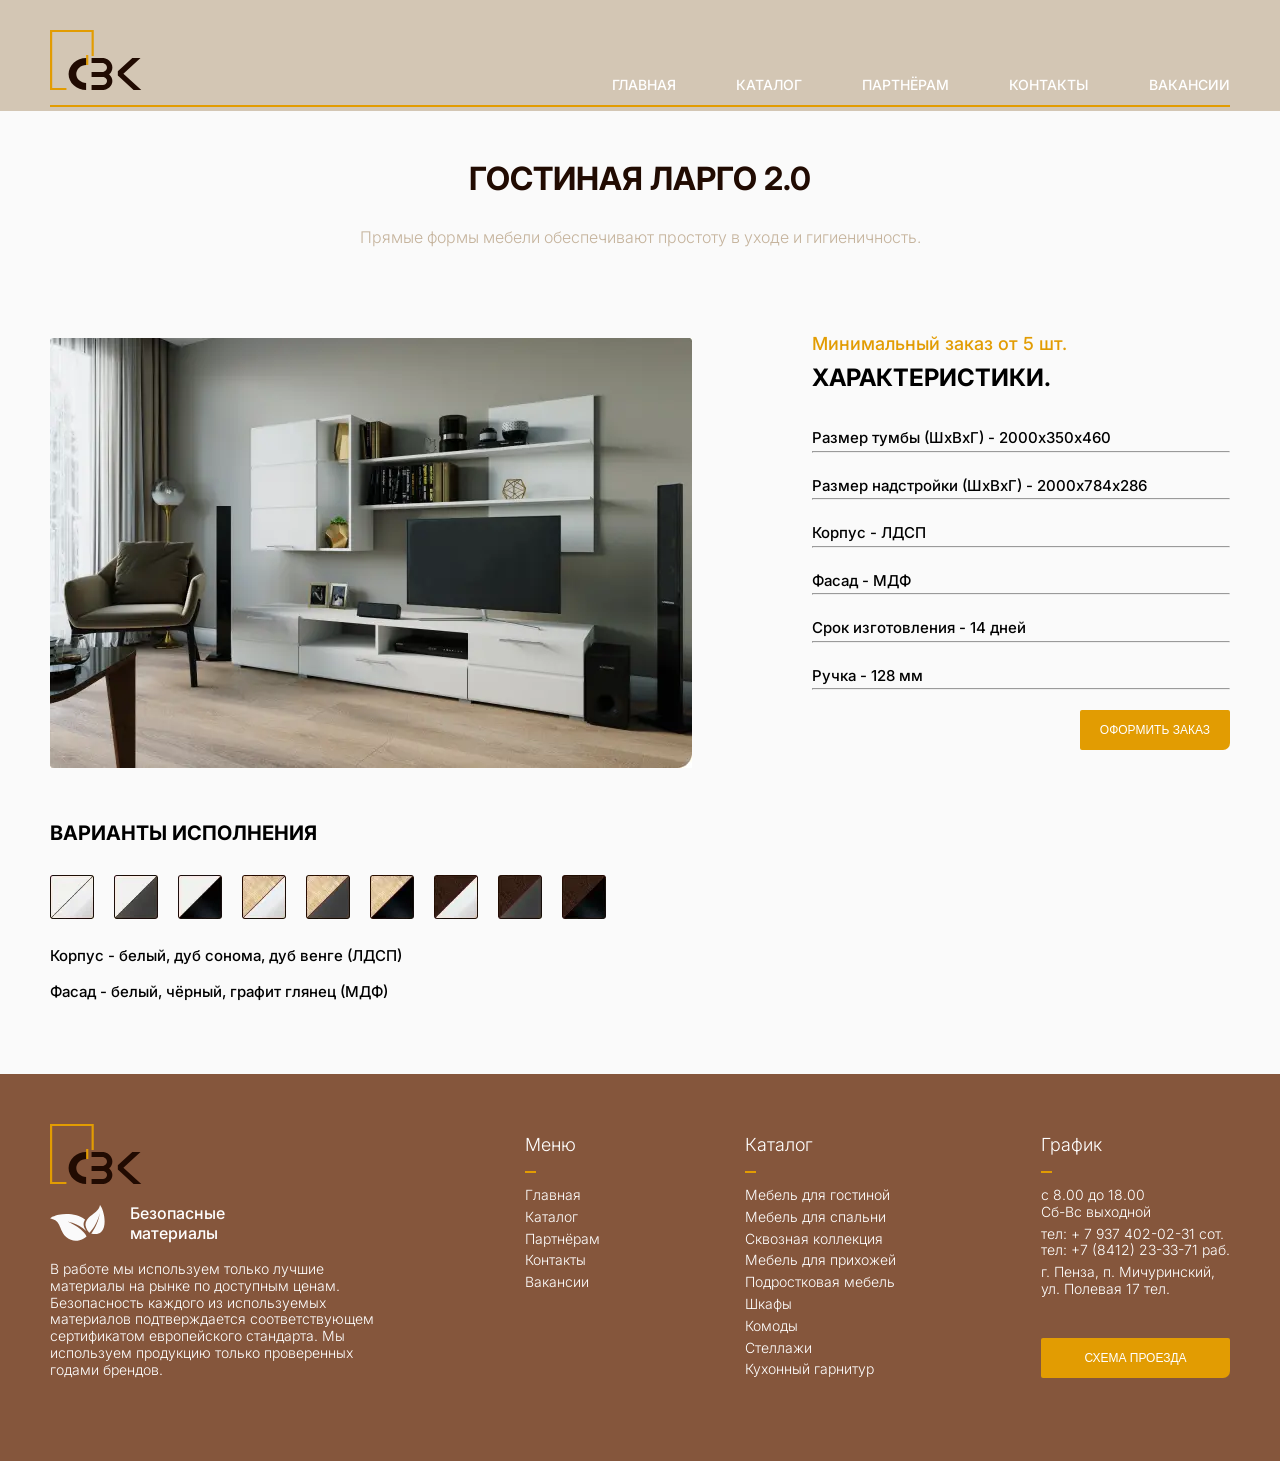
==== commit e8b96572: "loading="lazy"" ====
--- a/1.1_living_room_Largo 2.0.html
+++ b/1.1_living_room_Largo 2.0.html
@@ -1,13 +1,10 @@
 ﻿<!DOCTYPE html>
 <html lang="ru">
-
 <head>
   <meta charset="UTF-8">
-  
-<meta name="description" content=Прямые формы, корпус ЛДСП, фасад МДФ. 
-Размеры тумбы 2000х350х460, надстройки 2000х784х286. Цвета на выбор. Минимальный заказ от 5 шт.>
+  <meta name="description" content="Прямые формы, корпус ЛДСП, фасад МДФ. Размеры тумбы 2000х350х460, надстройки 2000х784х286. Цвета на выбор. Минимальный заказ от 5 шт.">
   <meta name="viewport" content="width=device-width, initial-scale=1.0">
-  <meta http-equiv="X-UA-Compatible" content="IE=edge"> 
+  <meta http-equiv="X-UA-Compatible" content="IE=edge">
   <title>Гостиная Ларго 2.0 — модульная система для гостиной | СВК</title>
   <link rel="shortcut icon" href="imagis/1.ico">
   <link rel="preconnect" href="https://fonts.googleapis.com">
@@ -15,11 +12,9 @@
   <link href="https://fonts.googleapis.com/css2?family=Inter:wght@300;500;700&display=swap" rel="stylesheet">
   <link rel="stylesheet" href="css/style.css">
 </head>
-
 <body>
-
   <div class="wrapper">
-    <header class="header"> 
+    <header class="header">
       <div class="container">
         <div class="header__inner">
           <a class="logo" href="index.html">
@@ -32,286 +27,138 @@
               <span></span>
             </button>
             <ul class="menu__list">
-              <li class="menu__list-item">
-                <a class="menu__list-link" href="index.html">Главная</a>
-              </li>
-              <li class="menu__list-item">
-                <a class="menu__list-link" href="catalog.html">Каталог</a>
-              </li>
-              <li class="menu__list-item">
-                <a class="menu__list-link" href="advantages.html">Партнёрам</a>
-              </li>
-              <li class="menu__list-item">
-                <a class="menu__list-link" href="contacts.html">Контакты</a>
-              </li>
-              <li class="menu__list-item">
-                <a class="menu__list-link" href="vacancies.html">Вакансии</a>
-              </li>
+              <li class="menu__list-item"><a class="menu__list-link" href="index.html">Главная</a></li>
+              <li class="menu__list-item"><a class="menu__list-link" href="catalog.html">Каталог</a></li>
+              <li class="menu__list-item"><a class="menu__list-link" href="advantages.html">Партнёрам</a></li>
+              <li class="menu__list-item"><a class="menu__list-link" href="contacts.html">Контакты</a></li>
+              <li class="menu__list-item"><a class="menu__list-link" href="vacancies.html">Вакансии</a></li>
             </ul>
           </nav>
-
         </div>
         <a class="line" href="#">
-          <img class="line__img" src="imagis/line.svg" alt="Декоративная золотая линия">
+          <img loading="lazy" class="line__img" src="imagis/line.svg" alt="Декоративная золотая линия">
         </a>
       </div>
     </header>
 
-
-
-
-
-
-
-
     <main class="main">
       <section class="catalog">
         <div class="container">
-          <h2 class="section-title">
-            ГОСТИНАЯ ЛАРГО 2.0
-          </h2>
-          <p class="section-title-header">
-            Прямые формы мебели обеспечивают простоту в уходе и гигиеничность.
-          </p>
+          <h1 class="section-title">ГОСТИНАЯ ЛАРГО 2.0</h1>
+          <p class="section-title-header">Прямые формы мебели обеспечивают простоту в уходе и гигиеничность.</p>
         </div>
       </section>
-
-
-
 
       <section class="blog">
         <div class="container">
           <div class="blog__items">
             <div class="blog__item">
-              <img class="blog__item-img" src="imagis/blog-1.webp" alt="Интерьер гостиной Ларго 2.0, модульная система для гостиной, 
-              мебель для гостиной, мебель для зала, мебель для гостиной на заказ, 
-              мебель для зала на заказ, модульная система для гостиной на заказ">
-             
+              <img class="blog__item-img" src="imagis/blog-1.webp" alt="Интерьер гостиной Ларго 2.0, модульная система для гостиной, мебель для гостиной, мебель для зала, мебель для гостиной на заказ, мебель для зала на заказ, модульная система для гостиной на заказ">
             </div>
-
             <div class="blog__item">
               <div class="dlod-text">
                 <p class="blog__item-title-yeiiow">Минимальный заказ от 5 шт.</p>
-                <h3 class="blog__item-title">Характеристики.</h3>
-
-                <p class="blog__item-title-text">Размер тумбы (ШхВхГ) - 2000х350х460 </p>
-                <hr>
-                <p class="blog__item-title-text">Размер надстройки (ШхВхГ) - 2000х784х286 </p>
-                <hr>
-                <p class="blog__item-title-text">Корпус - ЛДСП </p>
-                <hr>
-                <p class="blog__item-title-text">Фасад - МДФ </p>
-                <hr>
-                <p class="blog__item-title-text">Срок изготовления - 14 дней </p>
-                <hr>
-                <p class="blog__item-title-text">Ручка - 128 мм </p>
-                <hr>
+                <h2 class="blog__item-title">Характеристики.</h2>
+                <p class="blog__item-title-text">Размер тумбы (ШхВхГ) - 2000х350х460</p><hr>
+                <p class="blog__item-title-text">Размер надстройки (ШхВхГ) - 2000х784х286</p><hr>
+                <p class="blog__item-title-text">Корпус - ЛДСП</p><hr>
+                <p class="blog__item-title-text">Фасад - МДФ</p><hr>
+                <p class="blog__item-title-text">Срок изготовления - 14 дней</p><hr>
+                <p class="blog__item-title-text">Ручка - 128 мм</p><hr>
                 <div class="blog-button__item">
-
                   <button type="button" class="blog-button__text"><a href="contacts.html">оформить заказ</a></button>
-
                 </div>
               </div>
             </div>
           </div>
+        </div>
       </section>
 
+      <section class="color">
+        <div class="container">
+          <nav class="color-menu">
+            <h3 class="blog__item-title-img">Варианты исполнения</h3>
+            <ul class="color-menu__list">
+              <li class="color-menu__list-item"><img loading="lazy" class="color__item-img" src="imagis/color-1.webp" alt="Вариант цвета: белый/МДФ белый глянец"></li>
+              <li class="color-menu__list-item"><img loading="lazy" class="color__item-img" src="imagis/color-2.webp" alt="Вариант цвета: белый/серый гафит МДФ"></li>
+              <li class="color-menu__list-item"><img loading="lazy" class="color__item-img" src="imagis/color-3.webp" alt="Вариант цвета: белый/чёрный глянец МДФ"></li>
+              <li class="color-menu__list-item"><img loading="lazy" class="color__item-img" src="imagis/color-4.webp" alt="Вариант цвета: дуб сонома/МДФ белый глянец"></li>
+              <li class="color-menu__list-item"><img loading="lazy" class="color__item-img" src="imagis/color-5.webp" alt="Вариант цвета: дуб сонома/серый гафит МДФ"></li>
+              <li class="color-menu__list-item"><img loading="lazy" class="color__item-img" src="imagis/color-6.webp" alt="Вариант цвета: дуб сонома/чёрный глянец МДФ"></li>
+              <li class="color-menu__list-item"><img loading="lazy" class="color__item-img" src="imagis/color-7.webp" alt="Вариант цвета: венге/МДФ белый глянец"></li>
+              <li class="color-menu__list-item"><img loading="lazy" class="color__item-img" src="imagis/color-8.webp" alt="Вариант цвета: венге/серый гафит МДФ"></li>
+              <li class="color-menu__list-item"><img loading="lazy" class="color__item-img" src="imagis/color-9.webp" alt="Вариант цвета: венге/чёрный глянец МДФ"></li>
+            </ul>
+          </nav>
+        </div>
+      </section>
 
+      <section class="facade">
+        <div class="container">
+          <div class="fasde-item">
+            <p class="facade-text">Корпус - белый, дуб сонома, дуб венге (ЛДСП)</p>
+            <p class="facade-text">Фасад - белый, чёрный, графит глянец (МДФ)</p>
+          </div>
+        </div>
+      </section>
+    </main>
 
-
-
-      <section class="color">
-     <div class="container">
-        <nav class="color-menu">
-          <h3 class="blog__item-title-img">Варианты исполнения</h3>
-          <ul class="color-menu__list">
-            <li class="color-menu__list-item">
-              <p class="color-menu__list-link"><img class="color__item-img" src="imagis/color-1.webp" alt="Вариант цвета: белый/МДФ белый глянец"></p>
+    <footer class="footer">
+      <div class="container">
+        <nav class="footer__menu">
+          <ul class="footer__menu-list">
+            <li class="footer__menu-item">
+              <img loading="lazy" src="imagis/logo.svg" alt="Логотип мебельной компании СВК подвал" class="footer__menu-title">
             </li>
-            <li class="color-menu__list-item">
-              <p class="color-menu__list-link"><img class="color__item-img" src="imagis/color-2.webp" alt="Вариант цвета: белый/серый гафит МДФ"></p>
+            <li class="footer__menu-item">
+              <p class="footer__menu-title-Sheet">Безопасные <br> материалы</p>
             </li>
-            <li class="color-menu__list-item">
-              <p class="color-menu__list-link"><img class="color__item-img" src="imagis/color-3.webp" alt="Вариант цвета: белый/чёрный глянец МДФ"></p>
+            <li class="footer__menu-item">
+              <p class="footer__menu-link-Sheet">В работе мы используем только лучшие материалы на рынке по доступным ценам. Безопасность каждого из используемых материалов подтверждается соответствующем сертификатом европейского стандарта. Мы используем продукцию только проверенных годами брендов.</p>
             </li>
-            <li class="color-menu__list-item">
-              <p class="color-menu__list-link"><img class="color__item-img" src="imagis/color-4.webp" alt="Вариант цвета: дуб сонома/МДФ белый глянец"></p>
-            </li>
-            <li class="color-menu__list-item">
-              <p class="color-menu__list-link"><img class="color__item-img" src="imagis/color-5.webp" alt="Вариант цвета: дуб сонома/серый гафит МДФ"></p>
-            </li>
-            <li class="color-menu__list-item">
-              <p class="color-menu__list-link"><img class="color__item-img" src="imagis/color-6.webp" alt="Вариант цвета: дуб сонома/чёрный глянец МДФ"></p>
-            </li>
-            <li class="color-menu__list-item">
-              <p class="color-menu__list-link"><img class="color__item-img" src="imagis/color-7.webp" alt="Вариант цвета: венге/МДФ белый глянец"></p>
-            </li>
-            <li class="color-menu__list-item">
-              <p class="color-menu__list-link"><img class="color__item-img" src="imagis/color-8.webp" alt="Вариант цвета: венге/серый гафит МДФ"></p>
-            </li>
-            <li class="color-menu__list-item">
-              <p class="color-menu__list-link"><img class="color__item-img" src="imagis/color-9.webp" alt="Вариант цвета: венге/чёрный глянец МДФ"></p>
-            </li>
+          </ul>
+          <ul class="footer__menu-list">
+            <li class="footer__menu-item"><p class="footer__menu-title"></p></li>
+            <li class="footer__menu-item"><p class="footer__menu-title">Меню</p></li>
+            <li class="footer__menu-item"><img loading="lazy" src="imagis/line%20yellow1.svg" alt="Декоративная сине-жёлтая линия" class="footer__menu-title"></li>
+            <li class="footer__menu-item"><a href="index.html" class="footer__menu-link">Главная</a></li>
+            <li class="footer__menu-item"><a href="catalog.html" class="footer__menu-link">Каталог</a></li>
+            <li class="footer__menu-item"><a href="advantages.html" class="footer__menu-link">Партнёрам</a></li>
+            <li class="footer__menu-item"><a href="contacts.html" class="footer__menu-link">Контакты</a></li>
+            <li class="footer__menu-item"><a href="vacancies.html" class="footer__menu-link">Вакансии</a></li>
+          </ul>
+          <ul class="footer__menu-list">
+            <li class="footer__menu-item"><p class="footer__menu-title"></p></li>
+            <li class="footer__menu-item"><p class="footer__menu-title">Каталог</p></li>
+            <li class="footer__menu-item"><img loading="lazy" src="imagis/line%20yellow1.svg" alt="Декоративная сине-жёлтая линия" class="footer__menu-title"></li>
+            <li class="footer__menu-item"><a href="catalog.html" class="footer__menu-link">Мебель для гостиной</a></li>
+            <li class="footer__menu-item"><a href="catalog.html" class="footer__menu-link">Мебель для спальни</a></li>
+            <li class="footer__menu-item"><a href="catalog.html" class="footer__menu-link">Сквозная коллекция</a></li>
+            <li class="footer__menu-item"><a href="catalog.html" class="footer__menu-link">Мебель для прихожей</a></li>
+            <li class="footer__menu-item"><a href="catalog.html" class="footer__menu-link">Подростковая мебель</a></li>
+            <li class="footer__menu-item"><a href="catalog.html" class="footer__menu-link">Шкафы</a></li>
+            <li class="footer__menu-item"><a href="catalog.html" class="footer__menu-link">Комоды</a></li>
+            <li class="footer__menu-item"><a href="catalog.html" class="footer__menu-link">Стеллажи</a></li>
+            <li class="footer__menu-item"><a href="catalog.html" class="footer__menu-link">Кухонный гарнитур</a></li>
+          </ul>
+          <ul class="footer__menu-list">
+            <li class="footer__menu-item"><p class="footer__menu-title"></p></li>
+            <li class="footer__menu-item"><p class="footer__menu-title">График</p></li>
+            <li class="footer__menu-item"><img loading="lazy" src="imagis/line%20yellow1.svg" alt="Декоративная сине-жёлтая линия" class="footer__menu-title"></li>
+            <li class="footer__menu-item"><p class="footer__menu-link-Sheet">с 8.00 до 18.00<br>Сб-Вс выходной</p></li>
+            <li class="footer__menu-item"><p class="footer__menu-link-Sheet">тел: + 7 937 402-02-31 сот.<br>тел: +7 (8412) 23-33-71 раб.</p></li>
+            <li class="footer__menu-item"><p class="footer__menu-link-Sheet">г. Пенза, п. Мичуринский,<br>ул. Полевая 17 тел.</p></li>
+            <li class="footer__menu-item"><button type="button" class="footer1__button"><a href="contacts.html">схема проезда</a></button></li>
           </ul>
         </nav>
       </div>
-  </section>
-  <section class="facade">
-    <div class="container">
-      <div class="fasde-item">
-        <p class="facade-text">Корпус - белый,  дуб сонома, дуб венге (ЛДСП)</p>
-        <p class="facade-text">Фасад - белый,  чёрный, графит глянец (МДФ)</p>
-      </div>
-    </div>
-   </cection>
-  </main>
-
-
-
-
-
-
-
-  <footer class="footer">
-    <div class="container">
-      <nav class="footer__menu">
-
-
-        <ul class="footer__menu-list">
-          <li class="footer__menu-item">
-            <p class="footer__menu-title">
-              <img src="imagis/logo.svg" alt="Логотип мебельной компании СВК подвал" class="footer__menu-title">
-            </p>
-          </li>
-
-          <li class="footer__menu-item">
-            <p class="footer__menu-title-Sheet">Безопасные <br> материалы</p>
-          </li>
-          <li class="footer__menu-item">
-
-            <p class="footer__menu-link-Sheet">В работе мы используем только лучшие материалы
-              на рынке по доступным ценам. Безопасность каждого из используемых
-              материалов подтверждается соответствующем сертификатом европейского
-              стандарта. Мы используем продукцию только проверенных
-              годами брендов.
-            </p>
-          </li>
-        </ul>
-
-
-        <ul class="footer__menu-list">
-          <li class="footer__menu-item">
-            <p class="footer__menu-title"></p>
-          </li>
-          <li class="footer__menu-item">
-            <p class="footer__menu-title">Меню</p>
-          </li>
-          <li class="footer__menu-item">
-            <p class="footer__menu-title">
-              <img src="imagis/line yellow1.svg" alt="Декоративная сине-жёлтая линия" class="footer__menu-title">
-            </p>
-          </li>
-          <li class="footer__menu-item">
-            <a href="index.html" class="footer__menu-link">Главная</a>
-          </li>
-          <li class="footer__menu-item">
-            <a href="catalog.html" class="footer__menu-link">Каталог</a>
-          </li>
-          <li class="footer__menu-item">
-            <a href="advantages.html" class="footer__menu-link">Партнёрам</a>
-          </li>
-          <li class="footer__menu-item">
-            <a href="contacts.html" class="footer__menu-link">Контакты</a>
-          </li>
-          <li class="footer__menu-item">
-            <a href="vacancies.html" class="footer__menu-link">Вакансии</a>
-          </li>
-        </ul>
-
-
-        <ul class="footer__menu-list">
-          <li class="footer__menu-item">
-            <p class="footer__menu-title"></p>
-          </li>
-          <li class="footer__menu-item">
-            <p class="footer__menu-title">Каталог
-
-            </p>
-          </li>
-          <li class="footer__menu-item">
-            <p class="footer__menu-title">
-              <img src="imagis/line yellow1.svg" alt="Декоративная сине-жёлтая линия" class="footer__menu-title">
-            </p>
-          </li>
-          <li class="footer__menu-item">
-            <a href="catalog.html" class="footer__menu-link">Мебель для гостиной</a>
-          </li>
-          <li class="footer__menu-item">
-            <a href="catalog.html" class="footer__menu-link">Мебель для спальни</a>
-          </li>
-          <li class="footer__menu-item">
-            <a href="catalog.html" class="footer__menu-link">Сквозная коллекция</a>
-          </li>
-          <li class="footer__menu-item">
-            <a href="catalog.html" class="footer__menu-link">Мебель для прихожей</a>
-          </li>
-          <li class="footer__menu-item">
-            <a href="catalog.html" class="footer__menu-link">Подростковая мебель</a>
-          </li>
-          <li class="footer__menu-item">
-            <a href="catalog.html" class="footer__menu-link">Шкафы</a>
-          </li>
-          <li class="footer__menu-item">
-            <a href="catalog.html" class="footer__menu-link">Комоды</a>
-          </li>
-          <li class="footer__menu-item">
-            <a href="catalog.html" class="footer__menu-link">Стеллажи</a>
-          </li>
-          <li class="footer__menu-item">
-            <a href="catalog.html" class="footer__menu-link">Кухонный гарнитур</a>
-          </li>
-        </ul>
-
-
-        <ul class="footer__menu-list">
-          <li class="footer__menu-item">
-            <p class="footer__menu-title"></p>
-          </li>
-          <li class="footer__menu-item">
-            <p class="footer__menu-title">График</p>
-          </li>
-          <li class="footer__menu-item">
-            <p class="footer__menu-title">
-              <img src="imagis/line yellow1.svg" alt="Декоративная сине-жёлтая линия" class="footer__menu-title">
-            </p>
-          </li>
-          <li class="footer__menu-item">
-            <p class="footer__menu-link-Sheet">с 8.00 до 18.00 <br>
-              Сб-Вс выходной</p>
-          </li>
-          <li class="footer__menu-item">
-            <p class="footer__menu-link-Sheet"> тел: + 7 937 402-02-31 сот.<br>тел: +7 (8412) 23-33-71 раб.</p>
-          </li>
-          <li class="footer__menu-item">
-            <p class="footer__menu-link-Sheet"> г. Пенза, п. Мичуринский, <br> ул. Полевая 17 тел.</p>
-          </li>
-          <li class="footer__menu-item">
-            <button type="button" class="footer1__button"><a href="contacts.html">схема проезда</a></button>
-          </li>
-        </ul>
-      </nav>
-
-    </div>
-  </footer>
-</div>
+    </footer>
+  </div>
 
   <script src="https://cdn.jsdelivr.net/npm/swiper@10/swiper-bundle.min.js"></script>
   <script src="js/main.js"></script>
-
 </body>
-
 </html>
 
 
 
-
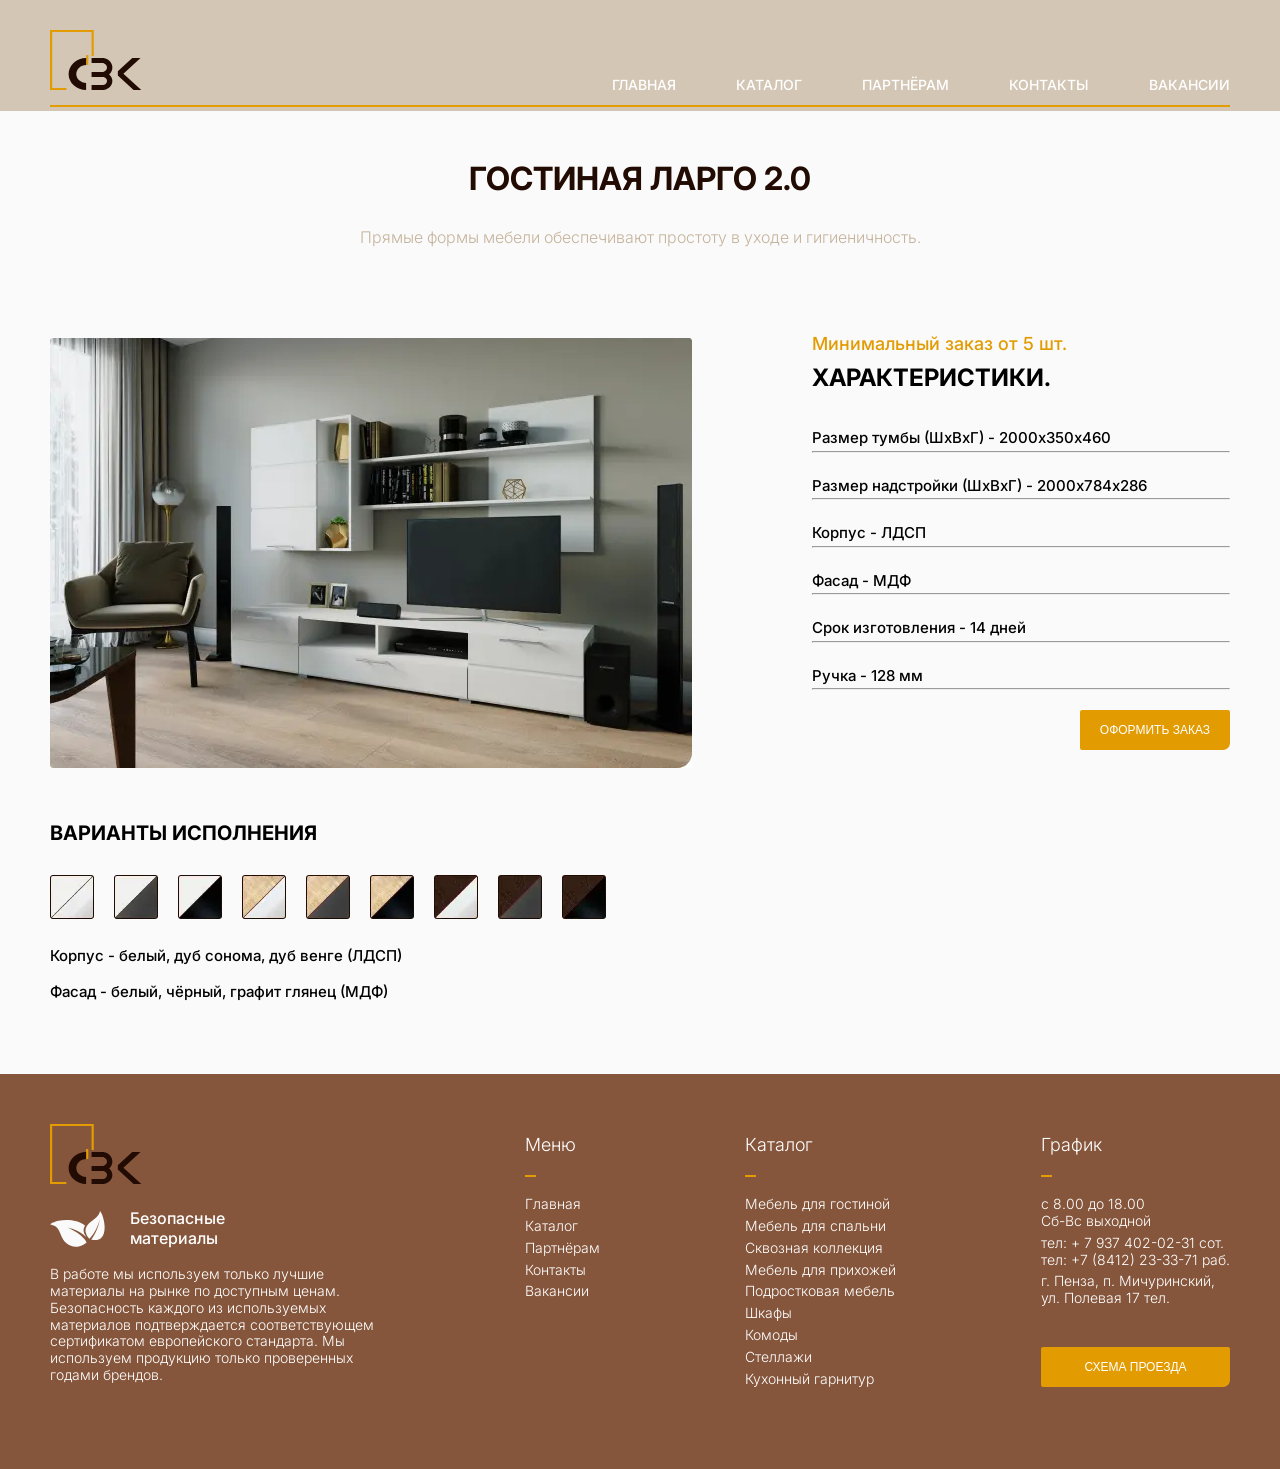
==== commit 00db74cc: "Вернул назад" ====
--- a/1.1_living_room_Largo 2.0.html
+++ b/1.1_living_room_Largo 2.0.html
@@ -1,10 +1,13 @@
 ﻿<!DOCTYPE html>
 <html lang="ru">
+
 <head>
   <meta charset="UTF-8">
-  <meta name="description" content="Прямые формы, корпус ЛДСП, фасад МДФ. Размеры тумбы 2000х350х460, надстройки 2000х784х286. Цвета на выбор. Минимальный заказ от 5 шт.">
+  
+<meta name="description" content=Прямые формы, корпус ЛДСП, фасад МДФ. 
+Размеры тумбы 2000х350х460, надстройки 2000х784х286. Цвета на выбор. Минимальный заказ от 5 шт.>
   <meta name="viewport" content="width=device-width, initial-scale=1.0">
-  <meta http-equiv="X-UA-Compatible" content="IE=edge">
+  <meta http-equiv="X-UA-Compatible" content="IE=edge"> 
   <title>Гостиная Ларго 2.0 — модульная система для гостиной | СВК</title>
   <link rel="shortcut icon" href="imagis/1.ico">
   <link rel="preconnect" href="https://fonts.googleapis.com">
@@ -12,9 +15,11 @@
   <link href="https://fonts.googleapis.com/css2?family=Inter:wght@300;500;700&display=swap" rel="stylesheet">
   <link rel="stylesheet" href="css/style.css">
 </head>
+
 <body>
+
   <div class="wrapper">
-    <header class="header">
+    <header class="header"> 
       <div class="container">
         <div class="header__inner">
           <a class="logo" href="index.html">
@@ -27,138 +32,286 @@
               <span></span>
             </button>
             <ul class="menu__list">
-              <li class="menu__list-item"><a class="menu__list-link" href="index.html">Главная</a></li>
-              <li class="menu__list-item"><a class="menu__list-link" href="catalog.html">Каталог</a></li>
-              <li class="menu__list-item"><a class="menu__list-link" href="advantages.html">Партнёрам</a></li>
-              <li class="menu__list-item"><a class="menu__list-link" href="contacts.html">Контакты</a></li>
-              <li class="menu__list-item"><a class="menu__list-link" href="vacancies.html">Вакансии</a></li>
+              <li class="menu__list-item">
+                <a class="menu__list-link" href="index.html">Главная</a>
+              </li>
+              <li class="menu__list-item">
+                <a class="menu__list-link" href="catalog.html">Каталог</a>
+              </li>
+              <li class="menu__list-item">
+                <a class="menu__list-link" href="advantages.html">Партнёрам</a>
+              </li>
+              <li class="menu__list-item">
+                <a class="menu__list-link" href="contacts.html">Контакты</a>
+              </li>
+              <li class="menu__list-item">
+                <a class="menu__list-link" href="vacancies.html">Вакансии</a>
+              </li>
             </ul>
           </nav>
+
         </div>
         <a class="line" href="#">
-          <img loading="lazy" class="line__img" src="imagis/line.svg" alt="Декоративная золотая линия">
+          <img class="line__img" src="imagis/line.svg" alt="Декоративная золотая линия">
         </a>
       </div>
     </header>
 
+
+
+
+
+
+
+
     <main class="main">
       <section class="catalog">
         <div class="container">
-          <h1 class="section-title">ГОСТИНАЯ ЛАРГО 2.0</h1>
-          <p class="section-title-header">Прямые формы мебели обеспечивают простоту в уходе и гигиеничность.</p>
+          <h2 class="section-title">
+            ГОСТИНАЯ ЛАРГО 2.0
+          </h2>
+          <p class="section-title-header">
+            Прямые формы мебели обеспечивают простоту в уходе и гигиеничность.
+          </p>
         </div>
       </section>
+
+
+
 
       <section class="blog">
         <div class="container">
           <div class="blog__items">
             <div class="blog__item">
-              <img class="blog__item-img" src="imagis/blog-1.webp" alt="Интерьер гостиной Ларго 2.0, модульная система для гостиной, мебель для гостиной, мебель для зала, мебель для гостиной на заказ, мебель для зала на заказ, модульная система для гостиной на заказ">
+              <img class="blog__item-img" src="imagis/blog-1.webp" alt="Интерьер гостиной Ларго 2.0, модульная система для гостиной, 
+              мебель для гостиной, мебель для зала, мебель для гостиной на заказ, 
+              мебель для зала на заказ, модульная система для гостиной на заказ">
+             
             </div>
+
             <div class="blog__item">
               <div class="dlod-text">
                 <p class="blog__item-title-yeiiow">Минимальный заказ от 5 шт.</p>
-                <h2 class="blog__item-title">Характеристики.</h2>
-                <p class="blog__item-title-text">Размер тумбы (ШхВхГ) - 2000х350х460</p><hr>
-                <p class="blog__item-title-text">Размер надстройки (ШхВхГ) - 2000х784х286</p><hr>
-                <p class="blog__item-title-text">Корпус - ЛДСП</p><hr>
-                <p class="blog__item-title-text">Фасад - МДФ</p><hr>
-                <p class="blog__item-title-text">Срок изготовления - 14 дней</p><hr>
-                <p class="blog__item-title-text">Ручка - 128 мм</p><hr>
+                <h3 class="blog__item-title">Характеристики.</h3>
+
+                <p class="blog__item-title-text">Размер тумбы (ШхВхГ) - 2000х350х460 </p>
+                <hr>
+                <p class="blog__item-title-text">Размер надстройки (ШхВхГ) - 2000х784х286 </p>
+                <hr>
+                <p class="blog__item-title-text">Корпус - ЛДСП </p>
+                <hr>
+                <p class="blog__item-title-text">Фасад - МДФ </p>
+                <hr>
+                <p class="blog__item-title-text">Срок изготовления - 14 дней </p>
+                <hr>
+                <p class="blog__item-title-text">Ручка - 128 мм </p>
+                <hr>
                 <div class="blog-button__item">
+
                   <button type="button" class="blog-button__text"><a href="contacts.html">оформить заказ</a></button>
+
                 </div>
               </div>
             </div>
           </div>
-        </div>
       </section>
 
+
+
+
+
       <section class="color">
-        <div class="container">
-          <nav class="color-menu">
-            <h3 class="blog__item-title-img">Варианты исполнения</h3>
-            <ul class="color-menu__list">
-              <li class="color-menu__list-item"><img loading="lazy" class="color__item-img" src="imagis/color-1.webp" alt="Вариант цвета: белый/МДФ белый глянец"></li>
-              <li class="color-menu__list-item"><img loading="lazy" class="color__item-img" src="imagis/color-2.webp" alt="Вариант цвета: белый/серый гафит МДФ"></li>
-              <li class="color-menu__list-item"><img loading="lazy" class="color__item-img" src="imagis/color-3.webp" alt="Вариант цвета: белый/чёрный глянец МДФ"></li>
-              <li class="color-menu__list-item"><img loading="lazy" class="color__item-img" src="imagis/color-4.webp" alt="Вариант цвета: дуб сонома/МДФ белый глянец"></li>
-              <li class="color-menu__list-item"><img loading="lazy" class="color__item-img" src="imagis/color-5.webp" alt="Вариант цвета: дуб сонома/серый гафит МДФ"></li>
-              <li class="color-menu__list-item"><img loading="lazy" class="color__item-img" src="imagis/color-6.webp" alt="Вариант цвета: дуб сонома/чёрный глянец МДФ"></li>
-              <li class="color-menu__list-item"><img loading="lazy" class="color__item-img" src="imagis/color-7.webp" alt="Вариант цвета: венге/МДФ белый глянец"></li>
-              <li class="color-menu__list-item"><img loading="lazy" class="color__item-img" src="imagis/color-8.webp" alt="Вариант цвета: венге/серый гафит МДФ"></li>
-              <li class="color-menu__list-item"><img loading="lazy" class="color__item-img" src="imagis/color-9.webp" alt="Вариант цвета: венге/чёрный глянец МДФ"></li>
-            </ul>
-          </nav>
-        </div>
-      </section>
-
-      <section class="facade">
-        <div class="container">
-          <div class="fasde-item">
-            <p class="facade-text">Корпус - белый, дуб сонома, дуб венге (ЛДСП)</p>
-            <p class="facade-text">Фасад - белый, чёрный, графит глянец (МДФ)</p>
-          </div>
-        </div>
-      </section>
-    </main>
-
-    <footer class="footer">
-      <div class="container">
-        <nav class="footer__menu">
-          <ul class="footer__menu-list">
-            <li class="footer__menu-item">
-              <img loading="lazy" src="imagis/logo.svg" alt="Логотип мебельной компании СВК подвал" class="footer__menu-title">
-            </li>
-            <li class="footer__menu-item">
-              <p class="footer__menu-title-Sheet">Безопасные <br> материалы</p>
-            </li>
-            <li class="footer__menu-item">
-              <p class="footer__menu-link-Sheet">В работе мы используем только лучшие материалы на рынке по доступным ценам. Безопасность каждого из используемых материалов подтверждается соответствующем сертификатом европейского стандарта. Мы используем продукцию только проверенных годами брендов.</p>
-            </li>
-          </ul>
-          <ul class="footer__menu-list">
-            <li class="footer__menu-item"><p class="footer__menu-title"></p></li>
-            <li class="footer__menu-item"><p class="footer__menu-title">Меню</p></li>
-            <li class="footer__menu-item"><img loading="lazy" src="imagis/line%20yellow1.svg" alt="Декоративная сине-жёлтая линия" class="footer__menu-title"></li>
-            <li class="footer__menu-item"><a href="index.html" class="footer__menu-link">Главная</a></li>
-            <li class="footer__menu-item"><a href="catalog.html" class="footer__menu-link">Каталог</a></li>
-            <li class="footer__menu-item"><a href="advantages.html" class="footer__menu-link">Партнёрам</a></li>
-            <li class="footer__menu-item"><a href="contacts.html" class="footer__menu-link">Контакты</a></li>
-            <li class="footer__menu-item"><a href="vacancies.html" class="footer__menu-link">Вакансии</a></li>
-          </ul>
-          <ul class="footer__menu-list">
-            <li class="footer__menu-item"><p class="footer__menu-title"></p></li>
-            <li class="footer__menu-item"><p class="footer__menu-title">Каталог</p></li>
-            <li class="footer__menu-item"><img loading="lazy" src="imagis/line%20yellow1.svg" alt="Декоративная сине-жёлтая линия" class="footer__menu-title"></li>
-            <li class="footer__menu-item"><a href="catalog.html" class="footer__menu-link">Мебель для гостиной</a></li>
-            <li class="footer__menu-item"><a href="catalog.html" class="footer__menu-link">Мебель для спальни</a></li>
-            <li class="footer__menu-item"><a href="catalog.html" class="footer__menu-link">Сквозная коллекция</a></li>
-            <li class="footer__menu-item"><a href="catalog.html" class="footer__menu-link">Мебель для прихожей</a></li>
-            <li class="footer__menu-item"><a href="catalog.html" class="footer__menu-link">Подростковая мебель</a></li>
-            <li class="footer__menu-item"><a href="catalog.html" class="footer__menu-link">Шкафы</a></li>
-            <li class="footer__menu-item"><a href="catalog.html" class="footer__menu-link">Комоды</a></li>
-            <li class="footer__menu-item"><a href="catalog.html" class="footer__menu-link">Стеллажи</a></li>
-            <li class="footer__menu-item"><a href="catalog.html" class="footer__menu-link">Кухонный гарнитур</a></li>
-          </ul>
-          <ul class="footer__menu-list">
-            <li class="footer__menu-item"><p class="footer__menu-title"></p></li>
-            <li class="footer__menu-item"><p class="footer__menu-title">График</p></li>
-            <li class="footer__menu-item"><img loading="lazy" src="imagis/line%20yellow1.svg" alt="Декоративная сине-жёлтая линия" class="footer__menu-title"></li>
-            <li class="footer__menu-item"><p class="footer__menu-link-Sheet">с 8.00 до 18.00<br>Сб-Вс выходной</p></li>
-            <li class="footer__menu-item"><p class="footer__menu-link-Sheet">тел: + 7 937 402-02-31 сот.<br>тел: +7 (8412) 23-33-71 раб.</p></li>
-            <li class="footer__menu-item"><p class="footer__menu-link-Sheet">г. Пенза, п. Мичуринский,<br>ул. Полевая 17 тел.</p></li>
-            <li class="footer__menu-item"><button type="button" class="footer1__button"><a href="contacts.html">схема проезда</a></button></li>
+     <div class="container">
+        <nav class="color-menu">
+          <h3 class="blog__item-title-img">Варианты исполнения</h3>
+          <ul class="color-menu__list">
+            <li class="color-menu__list-item">
+              <p class="color-menu__list-link"><img class="color__item-img" src="imagis/color-1.webp" alt="Вариант цвета: белый/МДФ белый глянец"></p>
+            </li>
+            <li class="color-menu__list-item">
+              <p class="color-menu__list-link"><img class="color__item-img" src="imagis/color-2.webp" alt="Вариант цвета: белый/серый гафит МДФ"></p>
+            </li>
+            <li class="color-menu__list-item">
+              <p class="color-menu__list-link"><img class="color__item-img" src="imagis/color-3.webp" alt="Вариант цвета: белый/чёрный глянец МДФ"></p>
+            </li>
+            <li class="color-menu__list-item">
+              <p class="color-menu__list-link"><img class="color__item-img" src="imagis/color-4.webp" alt="Вариант цвета: дуб сонома/МДФ белый глянец"></p>
+            </li>
+            <li class="color-menu__list-item">
+              <p class="color-menu__list-link"><img class="color__item-img" src="imagis/color-5.webp" alt="Вариант цвета: дуб сонома/серый гафит МДФ"></p>
+            </li>
+            <li class="color-menu__list-item">
+              <p class="color-menu__list-link"><img class="color__item-img" src="imagis/color-6.webp" alt="Вариант цвета: дуб сонома/чёрный глянец МДФ"></p>
+            </li>
+            <li class="color-menu__list-item">
+              <p class="color-menu__list-link"><img class="color__item-img" src="imagis/color-7.webp" alt="Вариант цвета: венге/МДФ белый глянец"></p>
+            </li>
+            <li class="color-menu__list-item">
+              <p class="color-menu__list-link"><img class="color__item-img" src="imagis/color-8.webp" alt="Вариант цвета: венге/серый гафит МДФ"></p>
+            </li>
+            <li class="color-menu__list-item">
+              <p class="color-menu__list-link"><img class="color__item-img" src="imagis/color-9.webp" alt="Вариант цвета: венге/чёрный глянец МДФ"></p>
+            </li>
           </ul>
         </nav>
       </div>
-    </footer>
-  </div>
+  </section>
+  <section class="facade">
+    <div class="container">
+      <div class="fasde-item">
+        <p class="facade-text">Корпус - белый,  дуб сонома, дуб венге (ЛДСП)</p>
+        <p class="facade-text">Фасад - белый,  чёрный, графит глянец (МДФ)</p>
+      </div>
+    </div>
+   </cection>
+  </main>
+
+
+
+
+
+
+
+  <footer class="footer">
+    <div class="container">
+      <nav class="footer__menu">
+
+
+        <ul class="footer__menu-list">
+          <li class="footer__menu-item">
+            <p class="footer__menu-title">
+              <img src="imagis/logo.svg" alt="Логотип мебельной компании СВК подвал" class="footer__menu-title">
+            </p>
+          </li>
+
+          <li class="footer__menu-item">
+            <p class="footer__menu-title-Sheet">Безопасные <br> материалы</p>
+          </li>
+          <li class="footer__menu-item">
+
+            <p class="footer__menu-link-Sheet">В работе мы используем только лучшие материалы
+              на рынке по доступным ценам. Безопасность каждого из используемых
+              материалов подтверждается соответствующем сертификатом европейского
+              стандарта. Мы используем продукцию только проверенных
+              годами брендов.
+            </p>
+          </li>
+        </ul>
+
+
+        <ul class="footer__menu-list">
+          <li class="footer__menu-item">
+            <p class="footer__menu-title"></p>
+          </li>
+          <li class="footer__menu-item">
+            <p class="footer__menu-title">Меню</p>
+          </li>
+          <li class="footer__menu-item">
+            <p class="footer__menu-title">
+              <img src="imagis/line yellow1.svg" alt="Декоративная сине-жёлтая линия" class="footer__menu-title">
+            </p>
+          </li>
+          <li class="footer__menu-item">
+            <a href="index.html" class="footer__menu-link">Главная</a>
+          </li>
+          <li class="footer__menu-item">
+            <a href="catalog.html" class="footer__menu-link">Каталог</a>
+          </li>
+          <li class="footer__menu-item">
+            <a href="advantages.html" class="footer__menu-link">Партнёрам</a>
+          </li>
+          <li class="footer__menu-item">
+            <a href="contacts.html" class="footer__menu-link">Контакты</a>
+          </li>
+          <li class="footer__menu-item">
+            <a href="vacancies.html" class="footer__menu-link">Вакансии</a>
+          </li>
+        </ul>
+
+
+        <ul class="footer__menu-list">
+          <li class="footer__menu-item">
+            <p class="footer__menu-title"></p>
+          </li>
+          <li class="footer__menu-item">
+            <p class="footer__menu-title">Каталог
+
+            </p>
+          </li>
+          <li class="footer__menu-item">
+            <p class="footer__menu-title">
+              <img src="imagis/line yellow1.svg" alt="Декоративная сине-жёлтая линия" class="footer__menu-title">
+            </p>
+          </li>
+          <li class="footer__menu-item">
+            <a href="catalog.html" class="footer__menu-link">Мебель для гостиной</a>
+          </li>
+          <li class="footer__menu-item">
+            <a href="catalog.html" class="footer__menu-link">Мебель для спальни</a>
+          </li>
+          <li class="footer__menu-item">
+            <a href="catalog.html" class="footer__menu-link">Сквозная коллекция</a>
+          </li>
+          <li class="footer__menu-item">
+            <a href="catalog.html" class="footer__menu-link">Мебель для прихожей</a>
+          </li>
+          <li class="footer__menu-item">
+            <a href="catalog.html" class="footer__menu-link">Подростковая мебель</a>
+          </li>
+          <li class="footer__menu-item">
+            <a href="catalog.html" class="footer__menu-link">Шкафы</a>
+          </li>
+          <li class="footer__menu-item">
+            <a href="catalog.html" class="footer__menu-link">Комоды</a>
+          </li>
+          <li class="footer__menu-item">
+            <a href="catalog.html" class="footer__menu-link">Стеллажи</a>
+          </li>
+          <li class="footer__menu-item">
+            <a href="catalog.html" class="footer__menu-link">Кухонный гарнитур</a>
+          </li>
+        </ul>
+
+
+        <ul class="footer__menu-list">
+          <li class="footer__menu-item">
+            <p class="footer__menu-title"></p>
+          </li>
+          <li class="footer__menu-item">
+            <p class="footer__menu-title">График</p>
+          </li>
+          <li class="footer__menu-item">
+            <p class="footer__menu-title">
+              <img src="imagis/line yellow1.svg" alt="Декоративная сине-жёлтая линия" class="footer__menu-title">
+            </p>
+          </li>
+          <li class="footer__menu-item">
+            <p class="footer__menu-link-Sheet">с 8.00 до 18.00 <br>
+              Сб-Вс выходной</p>
+          </li>
+          <li class="footer__menu-item">
+            <p class="footer__menu-link-Sheet"> тел: + 7 937 402-02-31 сот.<br>тел: +7 (8412) 23-33-71 раб.</p>
+          </li>
+          <li class="footer__menu-item">
+            <p class="footer__menu-link-Sheet"> г. Пенза, п. Мичуринский, <br> ул. Полевая 17 тел.</p>
+          </li>
+          <li class="footer__menu-item">
+            <button type="button" class="footer1__button"><a href="contacts.html">схема проезда</a></button>
+          </li>
+        </ul>
+      </nav>
+
+    </div>
+  </footer>
+</div>
 
   <script src="https://cdn.jsdelivr.net/npm/swiper@10/swiper-bundle.min.js"></script>
   <script src="js/main.js"></script>
+
 </body>
+
 </html>
 
 
 
+
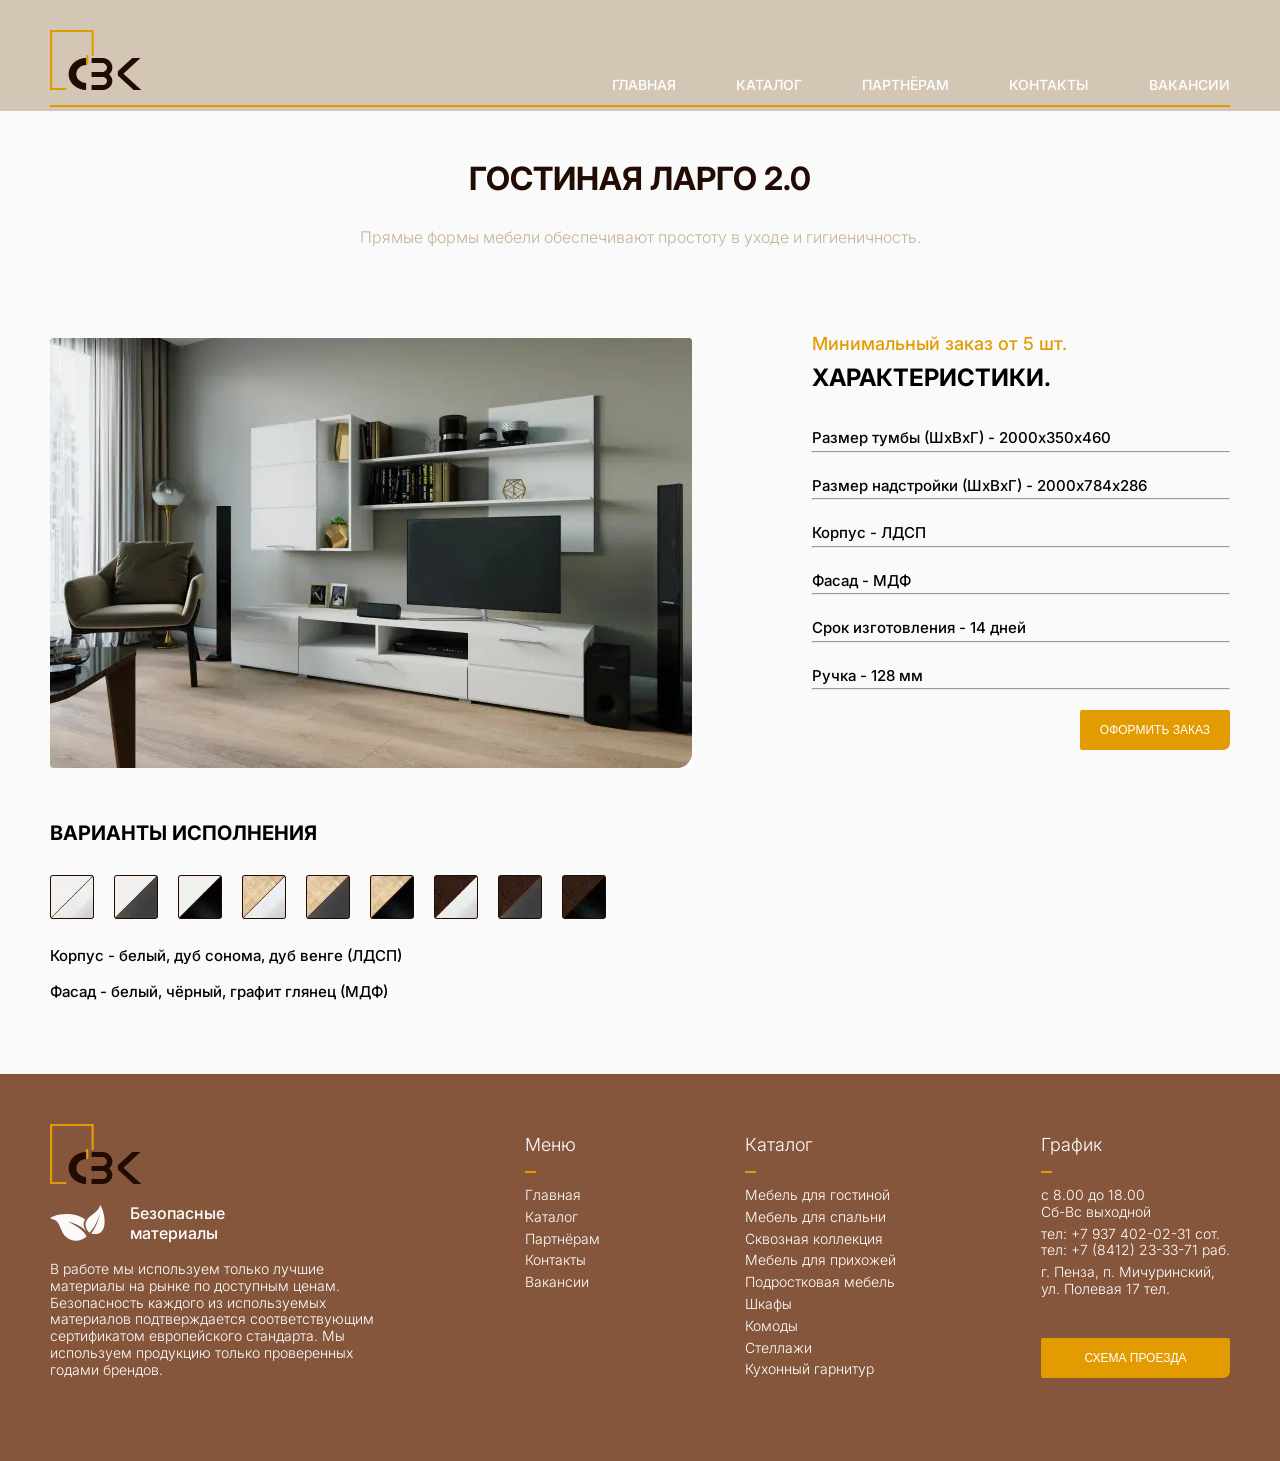
==== commit 195fee63: "добавил loading="lazy"" ====
--- a/1.1_living_room_Largo 2.0.html
+++ b/1.1_living_room_Largo 2.0.html
@@ -3,9 +3,8 @@
 
 <head>
   <meta charset="UTF-8">
-  
-<meta name="description" content=Прямые формы, корпус ЛДСП, фасад МДФ. 
-Размеры тумбы 2000х350х460, надстройки 2000х784х286. Цвета на выбор. Минимальный заказ от 5 шт.>
+  <meta name="description" content="Прямые формы, корпус ЛДСП, фасад МДФ. 
+  Размеры тумбы 2000х350х460, надстройки 2000х784х286. Цвета на выбор. Минимальный заказ от 5 шт.">
   <meta name="viewport" content="width=device-width, initial-scale=1.0">
   <meta http-equiv="X-UA-Compatible" content="IE=edge"> 
   <title>Гостиная Ларго 2.0 — модульная система для гостиной | СВК</title>
@@ -17,7 +16,6 @@
 </head>
 
 <body>
-
   <div class="wrapper">
     <header class="header"> 
       <div class="container">
@@ -32,52 +30,27 @@
               <span></span>
             </button>
             <ul class="menu__list">
-              <li class="menu__list-item">
-                <a class="menu__list-link" href="index.html">Главная</a>
-              </li>
-              <li class="menu__list-item">
-                <a class="menu__list-link" href="catalog.html">Каталог</a>
-              </li>
-              <li class="menu__list-item">
-                <a class="menu__list-link" href="advantages.html">Партнёрам</a>
-              </li>
-              <li class="menu__list-item">
-                <a class="menu__list-link" href="contacts.html">Контакты</a>
-              </li>
-              <li class="menu__list-item">
-                <a class="menu__list-link" href="vacancies.html">Вакансии</a>
-              </li>
+              <li class="menu__list-item"><a class="menu__list-link" href="index.html">Главная</a></li>
+              <li class="menu__list-item"><a class="menu__list-link" href="catalog.html">Каталог</a></li>
+              <li class="menu__list-item"><a class="menu__list-link" href="advantages.html">Партнёрам</a></li>
+              <li class="menu__list-item"><a class="menu__list-link" href="contacts.html">Контакты</a></li>
+              <li class="menu__list-item"><a class="menu__list-link" href="vacancies.html">Вакансии</a></li>
             </ul>
           </nav>
-
         </div>
         <a class="line" href="#">
-          <img class="line__img" src="imagis/line.svg" alt="Декоративная золотая линия">
+          <img loading="lazy" class="line__img" src="imagis/line.svg" alt="Декоративная золотая линия">
         </a>
       </div>
     </header>
 
-
-
-
-
-
-
-
     <main class="main">
       <section class="catalog">
         <div class="container">
-          <h2 class="section-title">
-            ГОСТИНАЯ ЛАРГО 2.0
-          </h2>
-          <p class="section-title-header">
-            Прямые формы мебели обеспечивают простоту в уходе и гигиеничность.
-          </p>
+          <h2 class="section-title">ГОСТИНАЯ ЛАРГО 2.0</h2>
+          <p class="section-title-header">Прямые формы мебели обеспечивают простоту в уходе и гигиеничность.</p>
         </div>
       </section>
-
-
-
 
       <section class="blog">
         <div class="container">
@@ -86,232 +59,133 @@
               <img class="blog__item-img" src="imagis/blog-1.webp" alt="Интерьер гостиной Ларго 2.0, модульная система для гостиной, 
               мебель для гостиной, мебель для зала, мебель для гостиной на заказ, 
               мебель для зала на заказ, модульная система для гостиной на заказ">
-             
             </div>
-
             <div class="blog__item">
               <div class="dlod-text">
                 <p class="blog__item-title-yeiiow">Минимальный заказ от 5 шт.</p>
                 <h3 class="blog__item-title">Характеристики.</h3>
-
-                <p class="blog__item-title-text">Размер тумбы (ШхВхГ) - 2000х350х460 </p>
-                <hr>
-                <p class="blog__item-title-text">Размер надстройки (ШхВхГ) - 2000х784х286 </p>
-                <hr>
-                <p class="blog__item-title-text">Корпус - ЛДСП </p>
-                <hr>
-                <p class="blog__item-title-text">Фасад - МДФ </p>
-                <hr>
-                <p class="blog__item-title-text">Срок изготовления - 14 дней </p>
-                <hr>
-                <p class="blog__item-title-text">Ручка - 128 мм </p>
-                <hr>
+                <p class="blog__item-title-text">Размер тумбы (ШхВхГ) - 2000х350х460</p><hr>
+                <p class="blog__item-title-text">Размер надстройки (ШхВхГ) - 2000х784х286</p><hr>
+                <p class="blog__item-title-text">Корпус - ЛДСП</p><hr>
+                <p class="blog__item-title-text">Фасад - МДФ</p><hr>
+                <p class="blog__item-title-text">Срок изготовления - 14 дней</p><hr>
+                <p class="blog__item-title-text">Ручка - 128 мм</p><hr>
                 <div class="blog-button__item">
-
                   <button type="button" class="blog-button__text"><a href="contacts.html">оформить заказ</a></button>
-
                 </div>
               </div>
             </div>
-          </div>
+          </div> <!-- закрытие blog__items -->
+        </div>
       </section>
 
+      <section class="color">
+        <div class="container">
+          <nav class="color-menu">
+            <h3 class="blog__item-title-img">Варианты исполнения</h3>
+            <ul class="color-menu__list">
+              <li class="color-menu__list-item">
+                <img loading="lazy" class="color__item-img" src="imagis/color-1.webp" alt="Вариант цвета: белый/МДФ белый глянец">
+              </li>
+              <li class="color-menu__list-item">
+                <img loading="lazy" class="color__item-img" src="imagis/color-2.webp" alt="Вариант цвета: белый/серый графит МДФ">
+              </li>
+              <li class="color-menu__list-item">
+                <img loading="lazy" class="color__item-img" src="imagis/color-3.webp" alt="Вариант цвета: белый/чёрный глянец МДФ">
+              </li>
+              <li class="color-menu__list-item">
+                <img loading="lazy" class="color__item-img" src="imagis/color-4.webp" alt="Вариант цвета: дуб сонома/МДФ белый глянец">
+              </li>
+              <li class="color-menu__list-item">
+                <img loading="lazy" class="color__item-img" src="imagis/color-5.webp" alt="Вариант цвета: дуб сонома/серый графит МДФ">
+              </li>
+              <li class="color-menu__list-item">
+                <img loading="lazy" class="color__item-img" src="imagis/color-6.webp" alt="Вариант цвета: дуб сонома/чёрный глянец МДФ">
+              </li>
+              <li class="color-menu__list-item">
+                <img loading="lazy" class="color__item-img" src="imagis/color-7.webp" alt="Вариант цвета: венге/МДФ белый глянец">
+              </li>
+              <li class="color-menu__list-item">
+                <img loading="lazy" class="color__item-img" src="imagis/color-8.webp" alt="Вариант цвета: венге/серый графит МДФ">
+              </li>
+              <li class="color-menu__list-item">
+                <img loading="lazy" class="color__item-img" src="imagis/color-9.webp" alt="Вариант цвета: венге/чёрный глянец МДФ">
+              </li>
+            </ul>
+          </nav>
+        </div>
+      </section>
 
+      <section class="facade">
+        <div class="container">
+          <div class="fasde-item">
+            <p class="facade-text">Корпус - белый, дуб сонома, дуб венге (ЛДСП)</p>
+            <p class="facade-text">Фасад - белый, чёрный, графит глянец (МДФ)</p>
+          </div>
+        </div>
+      </section>
+    </main>
 
-
-
-      <section class="color">
-     <div class="container">
-        <nav class="color-menu">
-          <h3 class="blog__item-title-img">Варианты исполнения</h3>
-          <ul class="color-menu__list">
-            <li class="color-menu__list-item">
-              <p class="color-menu__list-link"><img class="color__item-img" src="imagis/color-1.webp" alt="Вариант цвета: белый/МДФ белый глянец"></p>
+    <footer class="footer">
+      <div class="container">
+        <nav class="footer__menu">
+          <ul class="footer__menu-list">
+            <li class="footer__menu-item">
+              <img src="imagis/logo.svg" alt="Логотип мебельной компании СВК подвал" class="footer__menu-title">
             </li>
-            <li class="color-menu__list-item">
-              <p class="color-menu__list-link"><img class="color__item-img" src="imagis/color-2.webp" alt="Вариант цвета: белый/серый гафит МДФ"></p>
+            <li class="footer__menu-item">
+              <p class="footer__menu-title-Sheet">Безопасные <br> материалы</p>
             </li>
-            <li class="color-menu__list-item">
-              <p class="color-menu__list-link"><img class="color__item-img" src="imagis/color-3.webp" alt="Вариант цвета: белый/чёрный глянец МДФ"></p>
+            <li class="footer__menu-item">
+              <p class="footer__menu-link-Sheet">В работе мы используем только лучшие материалы
+                на рынке по доступным ценам. Безопасность каждого из используемых
+                материалов подтверждается соответствующим сертификатом европейского
+                стандарта. Мы используем продукцию только проверенных
+                годами брендов.</p>
             </li>
-            <li class="color-menu__list-item">
-              <p class="color-menu__list-link"><img class="color__item-img" src="imagis/color-4.webp" alt="Вариант цвета: дуб сонома/МДФ белый глянец"></p>
+          </ul>
+          <ul class="footer__menu-list">
+            <li class="footer__menu-item"><p class="footer__menu-title"></p></li>
+            <li class="footer__menu-item"><p class="footer__menu-title">Меню</p></li>
+            <li class="footer__menu-item"><img loading="lazy" src="imagis/line yellow1.svg" alt="Декоративная сине-жёлтая линия" class="footer__menu-title"></li>
+            <li class="footer__menu-item"><a href="index.html" class="footer__menu-link">Главная</a></li>
+            <li class="footer__menu-item"><a href="catalog.html" class="footer__menu-link">Каталог</a></li>
+            <li class="footer__menu-item"><a href="advantages.html" class="footer__menu-link">Партнёрам</a></li>
+            <li class="footer__menu-item"><a href="contacts.html" class="footer__menu-link">Контакты</a></li>
+            <li class="footer__menu-item"><a href="vacancies.html" class="footer__menu-link">Вакансии</a></li>
+          </ul>
+          <ul class="footer__menu-list">
+            <li class="footer__menu-item"><p class="footer__menu-title"></p></li>
+            <li class="footer__menu-item"><p class="footer__menu-title">Каталог</p></li>
+            <li class="footer__menu-item"><img loading="lazy" src="imagis/line yellow1.svg" alt="Декоративная сине-жёлтая линия" class="footer__menu-title"></li>
+            <li class="footer__menu-item"><a href="catalog.html" class="footer__menu-link">Мебель для гостиной</a></li>
+            <li class="footer__menu-item"><a href="catalog.html" class="footer__menu-link">Мебель для спальни</a></li>
+            <li class="footer__menu-item"><a href="catalog.html" class="footer__menu-link">Сквозная коллекция</a></li>
+            <li class="footer__menu-item"><a href="catalog.html" class="footer__menu-link">Мебель для прихожей</a></li>
+            <li class="footer__menu-item"><a href="catalog.html" class="footer__menu-link">Подростковая мебель</a></li>
+            <li class="footer__menu-item"><a href="catalog.html" class="footer__menu-link">Шкафы</a></li>
+            <li class="footer__menu-item"><a href="catalog.html" class="footer__menu-link">Комоды</a></li>
+            <li class="footer__menu-item"><a href="catalog.html" class="footer__menu-link">Стеллажи</a></li>
+            <li class="footer__menu-item"><a href="catalog.html" class="footer__menu-link">Кухонный гарнитур</a></li>
+          </ul>
+          <ul class="footer__menu-list">
+            <li class="footer__menu-item"><p class="footer__menu-title"></p></li>
+            <li class="footer__menu-item"><p class="footer__menu-title">График</p></li>
+            <li class="footer__menu-item"><img loading="lazy" src="imagis/line yellow1.svg" alt="Декоративная сине-жёлтая линия" class="footer__menu-title"></li>
+            <li class="footer__menu-item"><p class="footer__menu-link-Sheet">с 8.00 до 18.00 <br> Сб-Вс выходной</p></li>
+            <li class="footer__menu-item">
+              <p class="footer__menu-link-Sheet">тел: +7 937 402-02-31 сот.<br>тел: +7 (8412) 23-33-71 раб.</p>
             </li>
-            <li class="color-menu__list-item">
-              <p class="color-menu__list-link"><img class="color__item-img" src="imagis/color-5.webp" alt="Вариант цвета: дуб сонома/серый гафит МДФ"></p>
-            </li>
-            <li class="color-menu__list-item">
-              <p class="color-menu__list-link"><img class="color__item-img" src="imagis/color-6.webp" alt="Вариант цвета: дуб сонома/чёрный глянец МДФ"></p>
-            </li>
-            <li class="color-menu__list-item">
-              <p class="color-menu__list-link"><img class="color__item-img" src="imagis/color-7.webp" alt="Вариант цвета: венге/МДФ белый глянец"></p>
-            </li>
-            <li class="color-menu__list-item">
-              <p class="color-menu__list-link"><img class="color__item-img" src="imagis/color-8.webp" alt="Вариант цвета: венге/серый гафит МДФ"></p>
-            </li>
-            <li class="color-menu__list-item">
-              <p class="color-menu__list-link"><img class="color__item-img" src="imagis/color-9.webp" alt="Вариант цвета: венге/чёрный глянец МДФ"></p>
-            </li>
+            <li class="footer__menu-item"><p class="footer__menu-link-Sheet">г. Пенза, п. Мичуринский, <br> ул. Полевая 17 тел.</p></li>
+            <li class="footer__menu-item"><button type="button" class="footer1__button"><a href="contacts.html">схема проезда</a></button></li>
           </ul>
         </nav>
       </div>
-  </section>
-  <section class="facade">
-    <div class="container">
-      <div class="fasde-item">
-        <p class="facade-text">Корпус - белый,  дуб сонома, дуб венге (ЛДСП)</p>
-        <p class="facade-text">Фасад - белый,  чёрный, графит глянец (МДФ)</p>
-      </div>
-    </div>
-   </cection>
-  </main>
-
-
-
-
-
-
-
-  <footer class="footer">
-    <div class="container">
-      <nav class="footer__menu">
-
-
-        <ul class="footer__menu-list">
-          <li class="footer__menu-item">
-            <p class="footer__menu-title">
-              <img src="imagis/logo.svg" alt="Логотип мебельной компании СВК подвал" class="footer__menu-title">
-            </p>
-          </li>
-
-          <li class="footer__menu-item">
-            <p class="footer__menu-title-Sheet">Безопасные <br> материалы</p>
-          </li>
-          <li class="footer__menu-item">
-
-            <p class="footer__menu-link-Sheet">В работе мы используем только лучшие материалы
-              на рынке по доступным ценам. Безопасность каждого из используемых
-              материалов подтверждается соответствующем сертификатом европейского
-              стандарта. Мы используем продукцию только проверенных
-              годами брендов.
-            </p>
-          </li>
-        </ul>
-
-
-        <ul class="footer__menu-list">
-          <li class="footer__menu-item">
-            <p class="footer__menu-title"></p>
-          </li>
-          <li class="footer__menu-item">
-            <p class="footer__menu-title">Меню</p>
-          </li>
-          <li class="footer__menu-item">
-            <p class="footer__menu-title">
-              <img src="imagis/line yellow1.svg" alt="Декоративная сине-жёлтая линия" class="footer__menu-title">
-            </p>
-          </li>
-          <li class="footer__menu-item">
-            <a href="index.html" class="footer__menu-link">Главная</a>
-          </li>
-          <li class="footer__menu-item">
-            <a href="catalog.html" class="footer__menu-link">Каталог</a>
-          </li>
-          <li class="footer__menu-item">
-            <a href="advantages.html" class="footer__menu-link">Партнёрам</a>
-          </li>
-          <li class="footer__menu-item">
-            <a href="contacts.html" class="footer__menu-link">Контакты</a>
-          </li>
-          <li class="footer__menu-item">
-            <a href="vacancies.html" class="footer__menu-link">Вакансии</a>
-          </li>
-        </ul>
-
-
-        <ul class="footer__menu-list">
-          <li class="footer__menu-item">
-            <p class="footer__menu-title"></p>
-          </li>
-          <li class="footer__menu-item">
-            <p class="footer__menu-title">Каталог
-
-            </p>
-          </li>
-          <li class="footer__menu-item">
-            <p class="footer__menu-title">
-              <img src="imagis/line yellow1.svg" alt="Декоративная сине-жёлтая линия" class="footer__menu-title">
-            </p>
-          </li>
-          <li class="footer__menu-item">
-            <a href="catalog.html" class="footer__menu-link">Мебель для гостиной</a>
-          </li>
-          <li class="footer__menu-item">
-            <a href="catalog.html" class="footer__menu-link">Мебель для спальни</a>
-          </li>
-          <li class="footer__menu-item">
-            <a href="catalog.html" class="footer__menu-link">Сквозная коллекция</a>
-          </li>
-          <li class="footer__menu-item">
-            <a href="catalog.html" class="footer__menu-link">Мебель для прихожей</a>
-          </li>
-          <li class="footer__menu-item">
-            <a href="catalog.html" class="footer__menu-link">Подростковая мебель</a>
-          </li>
-          <li class="footer__menu-item">
-            <a href="catalog.html" class="footer__menu-link">Шкафы</a>
-          </li>
-          <li class="footer__menu-item">
-            <a href="catalog.html" class="footer__menu-link">Комоды</a>
-          </li>
-          <li class="footer__menu-item">
-            <a href="catalog.html" class="footer__menu-link">Стеллажи</a>
-          </li>
-          <li class="footer__menu-item">
-            <a href="catalog.html" class="footer__menu-link">Кухонный гарнитур</a>
-          </li>
-        </ul>
-
-
-        <ul class="footer__menu-list">
-          <li class="footer__menu-item">
-            <p class="footer__menu-title"></p>
-          </li>
-          <li class="footer__menu-item">
-            <p class="footer__menu-title">График</p>
-          </li>
-          <li class="footer__menu-item">
-            <p class="footer__menu-title">
-              <img src="imagis/line yellow1.svg" alt="Декоративная сине-жёлтая линия" class="footer__menu-title">
-            </p>
-          </li>
-          <li class="footer__menu-item">
-            <p class="footer__menu-link-Sheet">с 8.00 до 18.00 <br>
-              Сб-Вс выходной</p>
-          </li>
-          <li class="footer__menu-item">
-            <p class="footer__menu-link-Sheet"> тел: + 7 937 402-02-31 сот.<br>тел: +7 (8412) 23-33-71 раб.</p>
-          </li>
-          <li class="footer__menu-item">
-            <p class="footer__menu-link-Sheet"> г. Пенза, п. Мичуринский, <br> ул. Полевая 17 тел.</p>
-          </li>
-          <li class="footer__menu-item">
-            <button type="button" class="footer1__button"><a href="contacts.html">схема проезда</a></button>
-          </li>
-        </ul>
-      </nav>
-
-    </div>
-  </footer>
-</div>
+    </footer>
+  </div>
 
   <script src="https://cdn.jsdelivr.net/npm/swiper@10/swiper-bundle.min.js"></script>
   <script src="js/main.js"></script>
-
 </body>
-
 </html>
 
-
-
-
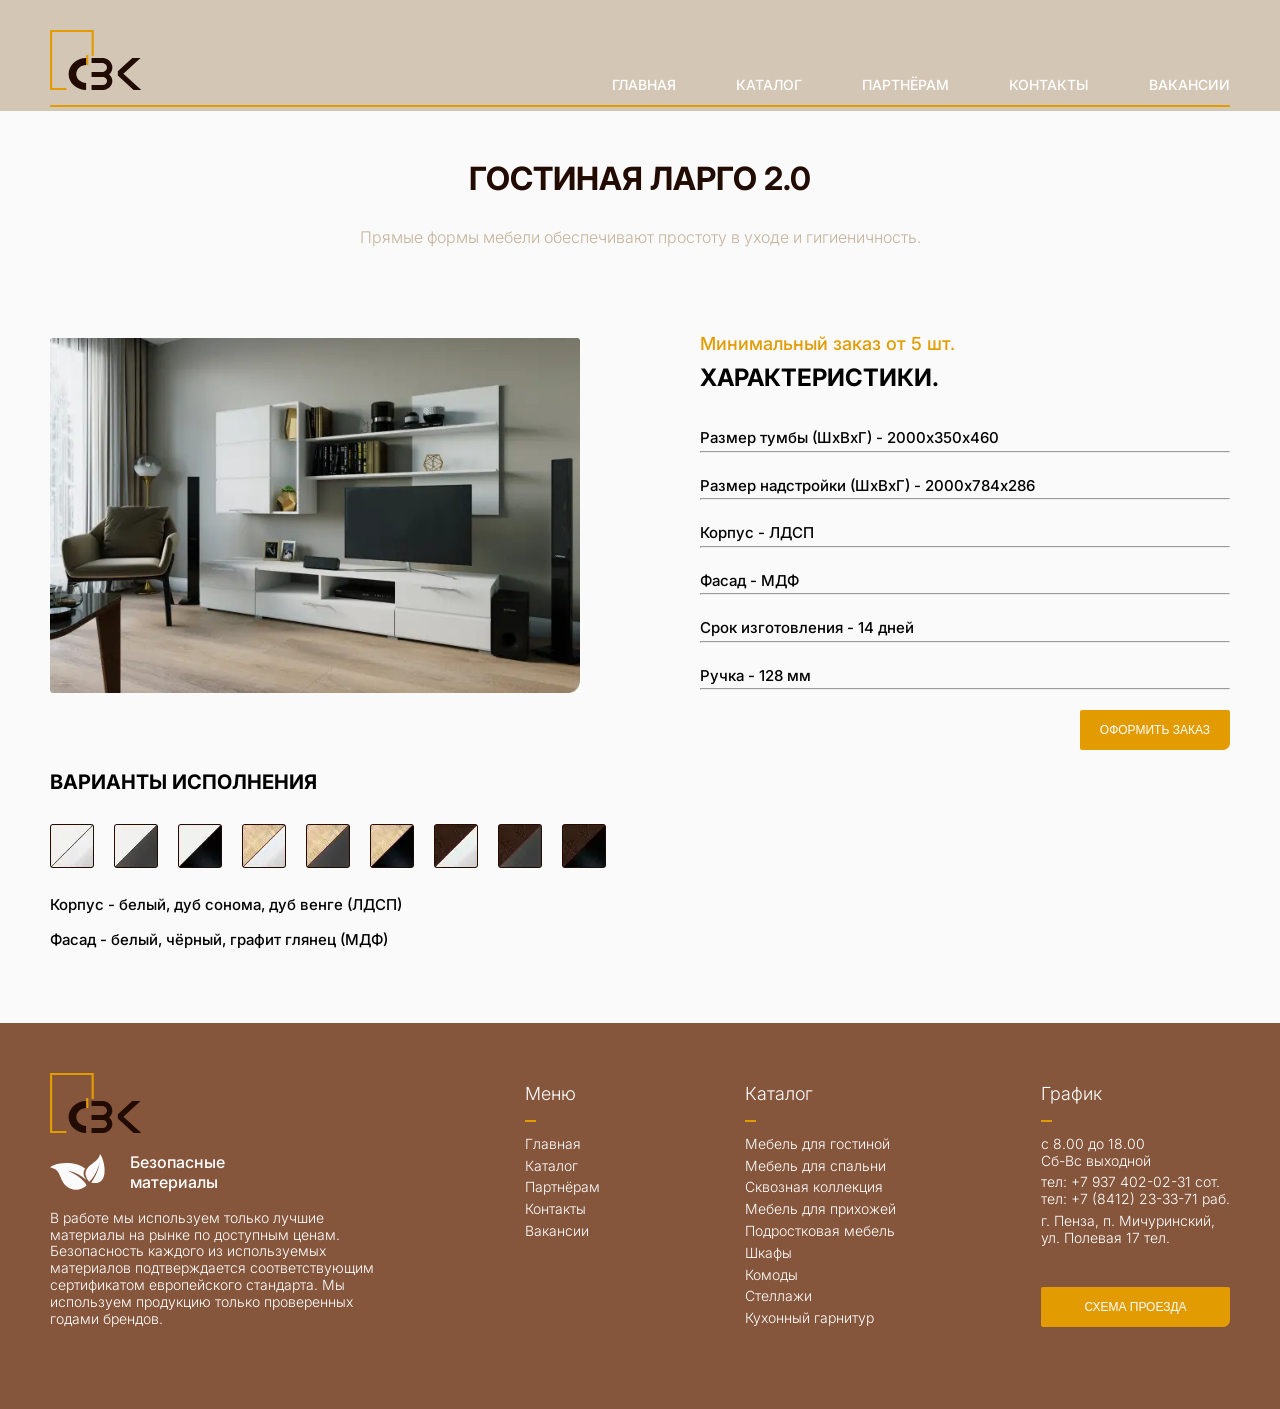
==== commit 7b909510: "1111111" ====
--- a/1.1_living_room_Largo 2.0.html
+++ b/1.1_living_room_Largo 2.0.html
@@ -14,6 +14,19 @@
   <link href="https://fonts.googleapis.com/css2?family=Inter:wght@300;500;700&display=swap" rel="stylesheet">
   <link rel="stylesheet" href="css/style.css">
 </head>
+<!-- Yandex.Metrika counter -->
+<script type="text/javascript">
+    (function(m,e,t,r,i,k,a){
+        m[i]=m[i]||function(){(m[i].a=m[i].a||[]).push(arguments)};
+        m[i].l=1*new Date();
+        for (var j = 0; j < document.scripts.length; j++) {if (document.scripts[j].src === r) { return; }}
+        k=e.createElement(t),a=e.getElementsByTagName(t)[0],k.async=1,k.src=r,a.parentNode.insertBefore(k,a)
+    })(window, document,'script','https://mc.yandex.ru/metrika/tag.js?id=109437270', 'ym');
+
+    ym(109437270, 'init', {ssr:true, webvisor:true, clickmap:true, ecommerce:"dataLayer", referrer: document.referrer, url: location.href, accurateTrackBounce:true, trackLinks:true});
+</script>
+<noscript><div><img src="https://mc.yandex.ru/watch/109437270" style="position:absolute; left:-9999px;" alt="" /></div></noscript>
+<!-- /Yandex.Metrika counter -->
 
 <body>
   <div class="wrapper">
--- a/css/style.css
+++ b/css/style.css
@@ -40,20 +40,17 @@
   font-weight: 700;
   text-align: center;
   color: #210B02;
-
 }
 
 .section__title-header-index {
   font-size: 16px;
-  font-weight: 500;;
+  font-weight: 500;
   text-align: center;
   color: #C5B39C;
 }
 
 .section-title-header {
-
   font-size: 16px;
-
   text-align: center;
   color: #C5B39C;
   margin-bottom: 40px;
@@ -69,7 +66,6 @@
   max-width: 1200px;
   margin: 0 auto;
   padding: 0 10px;
-  
 }
 
 body {
@@ -77,20 +73,15 @@
   font-size: 14px;
   font-weight: 300;
   line-height: 1.2;
- 
-
-
 }
 
 /*----------------------index------------------------*/
-
 .header {
   background: var(--unnamed, #d3c6b4);
   z-index: 10;
   left: 0;
   right: 0;
   position: fixed;
-   
 }
 
 .header-main {
@@ -99,7 +90,6 @@
   left: 0;
   right: 0;
   position: absolute;
- 
 }
 
 .header__inner {
@@ -110,7 +100,6 @@
 }
 
 /*-----------------------index-----------------------*/
-
 .menu__list {
   display: flex;
   gap: 60px;
@@ -121,7 +110,6 @@
   text-transform: uppercase;
   font-weight: 500;
   transition: all 300ms ease-in-out;
-
 }
 
 .menu__list-link:hover,
@@ -131,15 +119,12 @@
 }
 
 /*-------------------main-------------------------*/
-
 .main {
   flex-grow: 1;
 }
 
 /*-------------------advantages----------------------------*/
-
 .why-lease {
-
   padding-bottom: 70px;
 }
 
@@ -176,12 +161,10 @@
 }
 
 /*-advantages-*/
-
 .now-does {
   color: #ffffff;
   display: flex;
   border: 3px;
-
 }
 
 .now-does__menu {
@@ -194,14 +177,12 @@
   animation-timing-function: linear;
   animation-iteration-count: infinite;
   animation-delay: 6s;
-
 }
 
 @keyframes colorchange {
   0% {
     background-color: #E29C02;
   }
-
   100% {
     background-color: #210B02;
   }
@@ -210,9 +191,6 @@
 .now-does__menu-list {
   max-width: 380px;
   margin: 40px;
-
-
-
 }
 
 .now-does__menu-title {
@@ -220,7 +198,6 @@
   font-style: normal;
   font-weight: 700;
   line-height: normal;
-
 }
 
 .now-does__menu-item+.now-does__menu-item {
@@ -242,7 +219,6 @@
 }
 
 /*-------------------catalog----------------------*/
-
 .choose-cars {
   padding: 0 0 70px;
 }
@@ -288,6 +264,7 @@
   background-color: rgba(173, 150, 84, 0.05);
   transition: all 300ms ease-in-out;
 }
+
 .card:hover,
 .card:focus,
 .card:active {
@@ -303,11 +280,10 @@
 }
 
 .card__img:hover {
-  transform: scale(1.021);
+  transform: scale(1.01);
 }
 
 .card__content {
- 
   margin: 5px 5px 5px 5px;
 }
 
@@ -322,12 +298,11 @@
 
 .card__text {
   margin-bottom: 5px;
-  font-weight: 300;
   font-size: 11px;
   font-style: normal;
   font-weight: 600;
   text-transform: uppercase;
-  color: #C5B39C
+  color: #C5B39C;
 }
 
 .card__link {
@@ -351,7 +326,6 @@
 }
 
 /*---------------------contacts------------------------*/
-
 .form-contacts {
   padding: 0 0 150px;
 }
@@ -424,7 +398,6 @@
 }
 
 /*---*/
-
 .map-contacts__menu {
   display: flex;
   flex-direction: column;
@@ -468,7 +441,6 @@
   margin: auto;
   border-radius: 3px 3px 15px 3px;
 }
-
 
 /* ��������� �������� �������� */
 .how__div {
@@ -498,7 +470,7 @@
 
 .how__div:hover {
   transform: translateX(5px);
-  box-shadow: 0 5px 20px rgba(0,0,0,0.1);
+  box-shadow: 0 5px 20px rgba(0, 0, 0, 0.1);
 }
 
 .how__item-title {
@@ -530,7 +502,7 @@
   padding-left: 0;
 }
 
-/* ������ "���������" */
+/*---------*/
 .how-does__button-item {
   text-align: center;
   margin-top: 15px;
@@ -538,11 +510,11 @@
 
 .how-does__button-title {
   background-color: #E29C02;
-  padding: 14px 40px;
+  padding: 14px 120px;
   font-size: 16px;
   font-weight: 600;
   border: none;
-  border-radius: 30px;
+  border-radius: 0px 0px 10px 0px;
   cursor: pointer;
   transition: all 0.3s ease;
   margin: 30px auto 45px;
@@ -576,7 +548,6 @@
 }
 
 /*--------------------index-----------------------*/
-
 .top {
   color: #ffffff;
   text-align: center;
@@ -592,7 +563,6 @@
   padding-bottom: 10px;
   font-size: 86px;
   font-weight: 700;
-
 }
 
 .title-text {
@@ -642,7 +612,6 @@
 }
 
 /*-------------------index-----------------------*/
-
 .choose {
   background: var(--unnamed, #210B02);
   padding: 70px 0px 70px;
@@ -660,7 +629,6 @@
 }
 
 /*---*/
-
 .us {
   background-color: #210B02;
   padding: 70px 0px 70px;
@@ -671,7 +639,6 @@
   display: flex;
   justify-content: space-evenly;
   flex-wrap: wrap;
-
 }
 
 .us__menu-list {
@@ -722,8 +689,6 @@
   border-radius: 2px 2px 7px 2px;
   border: 0;
   transition: all 300ms ease-in-out;
-
-
 }
 
 .us__button:hover,
@@ -733,10 +698,8 @@
 }
 
 /*-------------------index----------------------*/
-
 .important {
   padding-bottom: 100px;
-
 }
 
 .important__list {
@@ -765,11 +728,10 @@
 }
 
 .important__item-img:hover {
-  transform: scale(1.021);
+  transform: scale(1.01);
 }
 
 /*--------------Living----------------*/
-
 .blog__items {
   display: grid;
   grid-template-columns: repeat(2, 1fr);
@@ -781,12 +743,11 @@
 .blog__item-img {
   margin-top: 50px;
   margin-bottom: 30px;
-
   transition: transform 1s ease;
 }
 
-.blog__item-img:hover{
-transform: scale(1.011);
+.blog__item-img:hover {
+  transform: scale(1.01);
 }
 
 .blog__item-title-img {
@@ -806,7 +767,6 @@
   font-style: normal;
   font-weight: 500;
   line-height: 70%;
-  /* 12.6px */
 }
 
 .blog__item-title {
@@ -816,7 +776,6 @@
   font-weight: 700;
   line-height: 15px;
   text-transform: uppercase;
-  /* 75% */
 }
 
 .blog__item-title-text {
@@ -825,7 +784,6 @@
   font-style: normal;
   font-weight: 500;
   line-height: 170%;
-  /* 25.5px */
 }
 
 .blog-button__item {
@@ -853,7 +811,6 @@
 }
 
 /*-----------------------------*/
-
 .color-menu__list {
   display: flex;
   gap: 20px;
@@ -865,7 +822,6 @@
 }
 
 /*---*/
-
 .fasde-item {
   padding-bottom: 60px;
 }
@@ -879,10 +835,9 @@
 }
 
 /*--------------SET----------------*/
-.blog-set__item{
+.blog-set__item {
   text-align: center;
 }
-
 
 .blog-set__item-img {
   margin-top: 50px;
@@ -905,9 +860,7 @@
   font-style: normal;
   font-weight: 500;
   line-height: 70%;
-  /* 12.6px */
-}
-
+}
 
 .blog-button-set__text {
   background-color: #E29C02;
@@ -928,26 +881,25 @@
 }
 
 /*---------set------*/
-.blog__item-title-img{
+.blog__item-title-img {
   margin-top: 20px;
 }
-.set-item{
+
+.set-item {
   display: grid;
   grid-template-columns: repeat(4, 1fr);
   gap: 30px 30px;
   margin-bottom: 50px;
   padding: 30px 0;
- 
-
-}
+}
+
 .set-card {
   text-align: center;
   border: 1px solid #C5B39C;
   box-shadow: 0px 1px 30px rgba(5, 5, 5, 0.07);
-  background-color:  rgba(173, 150, 84, 0.05);
+  background-color: rgba(173, 150, 84, 0.05);
   transition: all 300ms ease-in-out;
   border-radius: 2px 2px 7px 2px;
- 
 }
 
 .set-card:hover,
@@ -965,7 +917,7 @@
 }
 
 .set-card__img:hover {
-  transform: scale(1.021);
+  transform: scale(1.01);
 }
 
 .set-card__content {
@@ -980,7 +932,6 @@
   font-weight: 500;
   line-height: normal;
   text-transform: uppercase;
-
 }
 
 .set-card__text {
@@ -992,18 +943,15 @@
   color: #85563c;
 }
 
-
-
 .set-card__img-ikon {
   padding-left: 10px;
 }
+
 /*--------------------------------*/
-
 .footer {
   background-color: #85563c;
   padding: 50px 0px 32px;
   color: #ffffff;
-
 }
 
 .footer__menu {
@@ -1082,7 +1030,6 @@
 }
 
 /*-----------------------*/
-
 .menu__btn {
   width: 30px;
   height: 20px;
@@ -1102,287 +1049,219 @@
   width: 100%;
 }
 
-
-
-
-
-
-
- 
-
-
-
-
-/*.-----------1200-------------*/
-
+/*-----------1200-------------*/
 @media (max-width: 1200px) {
   .important__list {
     gap: 30px 20px;
   }
-
   .line__img {
     width: 100%;
   }
-
   .choose {
     display: flex;
   }
-
   .us__menu {
     display: flex;
   }
 }
 
 /*--------------1190-------------*/
-
 @media (max-width: 1190px) {
-
   .important__item-img {
-
     width: 300px;
   }
-
   .tabs__btn {
     padding: 0 0px 40px;
     gap: 5px;
   }
-
   .why-lease__list {
     gap: 50px;
   }
-
   .now-does__menu-list {
     max-width: 340px;
     margin: 30px;
   }
-
   .blog__items {
     gap: 100px;
   }
 }
 
 /*---------1150-----------*/
-
 @media (max-width: 1150px) {
   .blog__items {
     gap: 60px;
   }
-  
-
-.set-card__title {
-   
-    font-size: 17px;}
-   
-    .important__item-text {
-      font-size: 16px;
-  }}
-  
-
+  .set-card__title {
+    font-size: 17px;
+  }
+  .important__item-text {
+    font-size: 16px;
+  }
+}
 
 /*--------------1090-------------*/
-
 @media (max-width: 1090px) {
-
-.important__item-text {
+  .important__item-text {
     font-size: 15px;
-}
+  }
   .blog__item-img {
     width: 628px;
     height: 421px;
   }
-
   .blog__items {
     gap: 50px;
   }
   .set-item {
-  grid-template-columns: repeat(3, 1fr);
+    grid-template-columns: repeat(3, 1fr);
   }
 }
 
 /*--------------1050-------------*/
-
 @media (max-width: 1050px) {
   .why-lease__list {
     gap: 40px;
   }
-
   .blog__item-img {
     width: 582px;
     height: 390px;
   }
-
   .why-lease__item {
     max-width: 270px;
   }
-
   .why-lease__item-title {
     margin-bottom: 20px;
     font-size: 22px;
   }
-
   .why-lease__item-text {
     font-size: 14px;
   }
-
   .now-does__menu-title {
     font-size: 20px;
   }
-
   .now-does__menu-link {
     font-size: 14px;
   }
-
   .now-does__menu-list {
     max-width: 320px;
     margin: 20px;
   }
   .why-lease__item {
     max-width: 220px;
-}
-
+  }
 }
 
 /*--------------980-------------*/
-
 @media (max-width: 980px) {
-
   .blog__item-img {
     width: 522px;
     height: 350px;
   }
-
   .important__item-img,
   .important__item-svg {
-   width: 270px;
-  }
-
+    width: 270px;
+  }
   .tabs__btn-item {
     font-size: 13px;
     font-style: normal;
     font-weight: 500;
   }
-
   .map-map {
     width: 100%;
   }
-
   .why-lease__item {
     max-width: 230px;
   }
-
   .why-lease__item-title {
     margin-bottom: 20px;
     font-size: 20px;
   }
-
   .why-lease__item-text {
     font-size: 13px;
   }
-
   .blog__item-title-text {
     font-size: 13px;
   }
 }
 
 /*--------------880-------------*/
-
 @media (max-width: 880px) {
   .set-card__title {
     font-size: 16px;
-}
-.set-card__text {
- 
-  font-size: 13px;}
- 
+  }
+  .set-card__text {
+    font-size: 13px;
+  }
   .footer__menu-link-Sheet {
     font-size: 9px;
   }
-
   .footer__menu-link {
     font-size: 9px;
   }
-
   .footer__menu-title-Sheet {
-   font-size: 14px;
-  }
-
+    font-size: 14px;
+  }
   .important__item-img,
   .important__item-svg {
-
     width: 250px;
   }
-
-
   .title {
-   font-size: 76px;
-  }
-
+    font-size: 76px;
+  }
   .now-does__menu-list {
     max-width: 272px;
   }
-
   .now-does__menu-title {
     font-size: 18px;
   }
-
   .blog-button__item {
     margin-top: 15px;
   }
-
   .blog__item-title-yeiiow {
     padding-bottom: 20px;
     padding-top: 50px;
   }
-
   .blog__item-img {
     width: 450px;
     height: 302px;
   }
-
   .blog__item-title {
     padding-bottom: 0px;
   }
 }
+
 /*---------820----------*/
-
 @media (max-width: 820px) {
   .footer__menu-link {
     font-size: 12px;
   }
   .why-lease__list {
     gap: 18px;
-}
+  }
 }
 
 /*------------800-------------*/
-
 @media (max-width: 800px) {
   .set-card__title {
     font-size: 15px;
-}
-.set-card__text {
- 
-  font-size: 12px;}
-  
-  .footer1__button { 
+  }
+  .set-card__text {
+    font-size: 12px;
+  }
+  .footer1__button {
     font-size: 10px;
   }
-
   .blog__item-img {
     width: 410px;
     height: 261px;
   }
-
   .menu__btn {
     display: flex;
   }
-
   .menu__btn,
   .logo {
     position: relative;
     z-index: 10;
   }
-
   .menu__list {
     position: absolute;
     z-index: 5;
@@ -1398,194 +1277,149 @@
     transform: translateY(-100%);
     transition: transform .3s ease;
   }
-
   .menu__list.menu__list--active {
     transform: translateY(0%);
   }
-
   .footer__menu {
     display: grid;
     grid-template-columns: repeat(4, 1fr);
     gap: 15px;
     justify-items: end;
   }
-
   .important__item-img,
   .important__item-svg {
-
     width: 200px;
   }
-
   .important__item-text {
     font-size: 14px;
     font-style: normal;
     font-weight: 500;
-    line-height: normal
-  }
-
+    line-height: normal;
+  }
   .title {
     font-size: 70px;
   }
-
   .swiper-pagination-bullet {
     width: 100px;
   }
-
   .how__does-list {
     padding: 30px 0 40px;
   }
-
   .how__does-item {
     padding: 10px 19px 0px 200px;
   }
-
   .card__title {
     font-size: 16px;
   }
-
   .wrapper {
     min-height: 0;
   }
 }
 
-
-
 /*----------780-----------*/
-
 @media (max-width: 780px) {
- 
- 
   .tabs__btn {
-      padding: 0px 0px 40px;
-      display: grid;
-      gap: 30px;
-      grid-template-columns: repeat(3, 1fr);
+    padding: 0px 0px 40px;
+    display: grid;
+    gap: 30px;
+    grid-template-columns: repeat(3, 1fr);
   }
   .set-item {
-   gap: 20px 20px;}
-
+    gap: 20px 20px;
+  }
   .set-card__title {
     font-size: 14px;
-}
-.set-card__text {
- 
-  font-size: 12px;}
+  }
+  .set-card__text {
+    font-size: 12px;
+  }
   .blog__item-title-yeiiow {
     font-size: 16px;
   }
-
   .blog__item-title {
     font-size: 22px;
   }
-
   .blog__items {
     gap: 30px;
   }
-
   .blog-button__item {
     margin-top: 20px;
   }
-
   .blog__item-title {
     padding-bottom: 15px;
   }
-
   .section-title-header {
     max-width: 100%;
   }
-
   .blog__item-img {
     width: 390px;
     height: 261px;
     margin-top: 30px;
   }
-
   .blog__item-title-yeiiow {
     padding-top: 30px;
   }
-
   .blog__item-title-text {
     padding-top: 5px;
     font-size: 13px;
   }
-
-
-
   .tabs__content-item {
     grid-template-columns: repeat(2, 1fr);
     gap: 40px;
   }
-
   .section-title {
     margin-top: 135px;
     padding-bottom: 25px;
     font-size: 28px;
   }
-
   .now-does__menu-list {
     margin: 15px;
   }
-
   .now-does__menu-title {
     font-size: 16px;
   }
-
   .now-does__menu-list {
     max-width: 268px;
   }
   .why-lease__list {
     margin-top: 40px;
-   
-  }
-}
-/*------------730------------*/
-
-
-
+  }
+}
 
 /*-----------710-------------*/
-
 @media (max-width: 710px) {
   .set-item {
-    gap: 10px 10px;}
-
+    gap: 10px 10px;
+  }
   .blog__item-img {
     width: 355px;
     height: 236px;
   }
-
   .blog__item-title-text {
     padding-top: 5px;
     font-size: 12px;
   }
-
   .important__item-img,
   .important__item-svg {
     width: auto;
   }
-
   .map-map {
     width: 100%;
     height: 400px;
   }
-
   .important__list {
     grid-template-columns: none;
   }
-
   .title {
     font-size: 50px;
   }
-
   .swiper-pagination-bullet {
     width: 80px;
   }
-
   .how__does-item {
     padding: 60px 1px 0px 0px;
     margin-right: auto;
   }
-
   .how__does-item::before {
     right: 0;
     margin: auto;
@@ -1593,235 +1427,189 @@
     height: 80px;
     font-size: 30px;
   }
-
   .how__does-item+.how__does-item {
     margin-top: 20px;
   }
-
   .how__div {
     margin: 25px;
   }
-
   .now-does__menu {
     flex-direction: column;
   }
-
   .now-does__menu-list {
     max-width: 354px;
     margin: 25px;
   }
-
   .now-does__menu-title {
     font-size: 22px;
   }
-
   .blog__items {
     gap: 20px;
   }
- 
-}
+}
+
 /*----------680----------*/
-
 @media (max-width: 680px) {
-.set-item {
-  grid-template-columns: repeat(2, 1fr);
-  gap: 30px 30px;
- 
-}
-.why-lease__item {
-  max-width: 270px;
-}
-
-
+  .set-item {
+    grid-template-columns: repeat(2, 1fr);
+    gap: 30px 30px;
+  }
+  .why-lease__item {
+    max-width: 270px;
+  }
 }
 
 /*---------650-----------*/
-
 @media (max-width: 650px) {
   .blog__items {
     grid-template-columns: none;
   }
-
   .blog__item-img {
     width: 412px;
     height: 274px;
   }
-
   .color-menu__list {
     display: grid;
     margin: 0px 130px 0px 130px;
     grid-template-columns: repeat(5, 1fr);
     justify-items: center;
   }
-
   .form-contacts {
     padding: 50px 0;
   }
-
   .form__input {
     width: 100%;
     margin-bottom: 30px;
   }
-
   .map-map {
     width: 100%;
     height: 350px;
   }
-
   .blog__item-title-img {
     text-align: center;
     padding: 20px;
   }
-
   .fasde-item {
     text-align: center;
   }
-
   .blog-button__item {
     justify-content: center;
   }
-
   .blog__item-title-yeiiow {
     padding-top: 0px;
     text-align: center;
     font-size: 18px;
   }
-
   .blog__item-title {
     padding-bottom: 20px;
     padding-top: 0px;
     text-align: center;
     font-size: 24px;
   }
-
   .blog__item-title-text {
     padding-top: 20px;
     font-size: 15px;
     text-align: center;
   }
-
 }
 
 /*----------540----------*/
-
 @media (max-width: 540px) {
-
-
-
   .set-item {
-    gap: 20px 20px;}
-
+    gap: 20px 20px;
+  }
   .facade-text {
     font-size: 14px;
   }
-
   .swiper-pagination-horizontal.swiper-pagination-bullets .swiper-pagination-bullet {
     margin: 0 10px;
   }
-
   .swiper-pagination-bullet {
     width: 45px;
   }
-
   .choose-inner {
     font-size: 19px;
   }
-
   .important__item-img,
   .important__item-svg {
-   width: 250px;
-  }
-
+    width: 250px;
+  }
   .footer__menu-title-Sheet {
     margin-top: 10px;
     margin-bottom: 10px;
   }
-
   .footer__menu-title {
     padding-bottom: 0px;
   }
-
   .how__does-item {
     padding: 18px 0px 0px 0px;
     width: 350px;
   }
-
   .how__does-item::before {
     content: none;
   }
-
   .how__does-item+.how__does-item {
     margin-top: 20px;
   }
-
   .us__menu-list {
     padding-top: 20px;
   }
-
   .tabs__content-item {
     grid-template-columns: repeat(1, 1fr);
   }
-
   .map-map {
     width: 100%;
     height: 300px;
   }
-
   .tabs__content-item {
     grid-template-columns: none;
     justify-content: center;
-
-  }
-
+  }
   .section-title {
     font-size: 26px;
   }
-
   .blog__item-title-img {
     font-size: 18px;
   }
-
   .blog__item-title {
     font-size: 18px;
   }
-
   .blog__item-title-yeiiow {
-     font-size: 16px;
-  }
-
+    font-size: 16px;
+  }
   .color-menu__list {
     margin: 0px 100px 0px 100px;
     grid-template-columns: repeat(4, 1fr);
   }
-
-}
+}
+
 /*----------480----------*/
 @media (max-width: 480px) {
   .set-item {
-    gap: 10px 10px;}}
+    gap: 10px 10px;
+  }
+}
 
 /*----------460-----------*/
-    @media (max-width: 460px) { 
-    .set-card__title {
-      font-size: 12px;
+@media (max-width: 460px) {
+  .set-card__title {
+    font-size: 12px;
   }
   .set-card__text {
-   
-    font-size: 10px;}}
+    font-size: 10px;
+  }
+}
 
 /*-----------440---------*/
 @media (max-width: 440px) {
-   
-   .blog__item-img {
+  .blog__item-img {
     width: 361px;
     height: 240px;
   }
-
   .color-menu__list {
     grid-template-columns: repeat(4, 1fr);
     margin: 0px 75px 0px 75px;
   }
-
   .footer__menu {
     display: grid;
     grid-template-columns: repeat(2, 1fr);
@@ -1832,90 +1620,73 @@
     justify-content: space-evenly;
     align-items: stretch;
   }
-
   .footer__menu-item+.footer__menu-item {
     padding-top: 0px;
   }
-
   .footer1__button {
     margin-top: 47px;
-   }
-
+  }
   .footer__menu-link {
     font-size: 11px;
   }
 }
+
 /*----------410---------*/
-@media (max-width: 410px){
-
+@media (max-width: 410px) {
   .section-title {
     font-size: 22px;
-}
-.set-item {
-  
-  grid-template-columns: repeat(1, 1fr);
-  gap: 30px;
-  
-  padding: 30px;
-  
-}
-
-.set-card__title {
-  font-size: 18px;
-}
-.set-card__text {
-
-font-size: 14px;}}
+  }
+  .set-item {
+    grid-template-columns: repeat(1, 1fr);
+    gap: 30px;
+    padding: 30px;
+  }
+  .set-card__title {
+    font-size: 18px;
+  }
+  .set-card__text {
+    font-size: 14px;
+  }
+}
 
 /*---------390---------*/
-
 @media (max-width: 390px) {
-  
   .color-menu__list {
     margin: 0px 50px 0px 50px;
   }
-
   .how__does-item {
     width: 280px;
   }
-
   .blog-button__item {
     margin-top: 15px;
   }
-
   .blog__item-title-text {
     font-size: 12px;
   }
-
   .blog__item-title-yeiiow {
     padding-bottom: 14px;
   }
-
   .blog__item-title-text {
     font-size: 12px;
   }
-
   .blog__item-title-yeiiow {
     padding-bottom: 20px;
   }
-
   .blog__item-img {
     width: 344px;
     height: 229px;
   }
-
   .facade-text {
     font-size: 14px;
   }
 }
 
-/*------------370---------*/
+/*------------370--------- (объединённый блок) */
 @media (max-width: 370px) {
   .blog__item-img {
     width: 322px;
     height: 214px;
   }
-
   .facade-text {
     font-size: 13px;
   }
@@ -1925,90 +1696,69 @@
   .footer1__button {
     margin-top: 20px;
   }
+  /* второй дублирующийся блок был удалён как избыточный */
 }
 
 /*------------340---------*/
-
 @media (max-width: 370px) {
   .blog__item-img {
     width: 300px;
     height: 199px;
   }
-
 }
 
 /*-------------320----------*/
-
 @media (max-width: 320px) {
-
   .set-item {
-  
     grid-template-columns: repeat(1, 1fr);
     gap: 20px;
-    
     padding: 5px;
-    
   }
   .color-menu__list {
     margin: 0px 15px 0px 15px;
   }
-
   .how__does-item {
     width: 280px;
   }
-
   .blog__item-img {
     width: 262px;
     height: 174px;
   }
-
   .section-title {
     font-size: 20px;
   }
-
   .now-does__menu-title {
     font-size: 20px;
   }
-
   .facade-text {
     font-size: 11px;
   }
-
   .map-contacts__line {
-  font-size: 14px;
-   
-}
-}
-
+    font-size: 14px;
+  }
+}
 
 /* ========== СОВРЕМЕННЫЕ УЛУЧШЕНИЯ ========== */
-
-/* 1. Улучшенные карточки товаров */
 .card {
   transition: transform 0.3s ease, box-shadow 0.3s ease;
 }
-
 .card:hover {
   transform: translateY(-8px);
   box-shadow: 0 20px 35px -10px rgba(0, 0, 0, 0.15);
   border-color: #E29C02;
 }
 
-/* 4. Эффект наведения на категории */
 .important__item {
   position: relative;
   overflow: hidden;
   border-radius: 12px;
 }
-
 .important__item-img {
   transition: transform 0.5s ease;
 }
-
 .important__item:hover .important__item-img {
   transform: scale(1.08);
 }
-
 .important__item::after {
   content: '';
   position: absolute;
@@ -2021,51 +1771,104 @@
   border-radius: 12px;
   pointer-events: none;
 }
-
 .important__item:hover::after {
   height: 100%;
 }
-
 .important__item-text {
   position: relative;
   z-index: 2;
 }
 
-/* 5. Плавный скролл */
 html {
   scroll-behavior: smooth;
 }
 
-/* 6. Улучшенный фокус для кнопок */
-a:focus, 
-button:focus {
-  outline: 2px solid #E29C02;
-outline-offset: 2px;
-}
 
 /* Переопределение стандартных стилей кнопок вкладок */
 .tabs__btn-item {
-    cursor: pointer;
-    transition: color 0.3s ease;
-}
-
-/* Убираем чёрный цвет при клике (active) и фокусе */
+  cursor: pointer;
+  transition: color 0.3s ease;
+}
 .tabs__btn-item:active,
 .tabs__btn-item:focus,
 .tabs__btn-item:focus-visible {
-    color: inherit;        /* цвет как у обычной кнопки */
-  
-    
-}
-
-/* Эффект при наведении курсора */
+  color: inherit;
+}
 .tabs__btn-item:hover {
-    color: #E29C02;        /* золотистый — подставьте свой */
-}
-
-/* Активная (текущая) вкладка */
+  color: #E29C02;
+}
 .tabs__btn-item--active {
-    color: #C5B39C;
-    font-weight: bold;     /* опционально */
-}
-
+  color: #C5B39C;
+  font-weight: bold;
+}
+
+/* 1. Изображения не вылезают за границы */
+img {
+  max-width: 100%;
+  height: auto;
+}
+
+/* 2. Увеличение кнопок для пальцев */
+@media (max-width: 768px) {
+  button,
+  .button,
+  .form__btn,
+  .blog-button__text,
+  .footer1__button,
+  .us__button,
+  .how-does__button-title,
+  .tabs__btn-item {
+    min-height: 44px;
+    display: inline-flex;
+    align-items: center;
+    justify-content: center;
+  }
+  /* Увеличиваем отступы в мобильном меню */
+  .menu__list--active .menu__list-link {
+    font-size: 18px;
+    padding: 12px 20px;
+    display: block;
+  }
+}
+
+/* 3. Затемнение при открытом меню (опционально) */
+.menu__list--active::before {
+  content: '';
+  position: fixed;
+  top: 0;
+  left: 0;
+  right: 0;
+  bottom: 0;
+  background: rgba(0,0,0,0.5);
+  z-index: -1;
+}
+
+/* 4. Корректировка галереи цветов на очень маленьких экранах */
+@media (max-width: 480px) {
+  .color-menu__list {
+    grid-template-columns: repeat(3, 1fr) !important;
+    gap: 10px;
+  }
+}
+
+/* 5. Чуть увеличиваем текст в карточках товаров на мобильных */
+@media (max-width: 480px) {
+  .blog__item-title-text {
+    font-size: 14px;
+    line-height: 1.4;
+  }
+  .card__title {
+    font-size: 16px;
+  }
+}* {
+  max-width: 100%;
+  box-sizing: border-box;
+}
+
+/* 2. Перенос длинных слов и разрыв строк */
+p, h1, h2, h3, h4, .card__text, .blog__item-title-text, .facade-text, 
+.us__menu-link, .now-does__menu-link, .footer__menu-link-Sheet {
+  word-wrap: break-word;
+  overflow-wrap: break-word;
+  word-break: break-word;
+}
